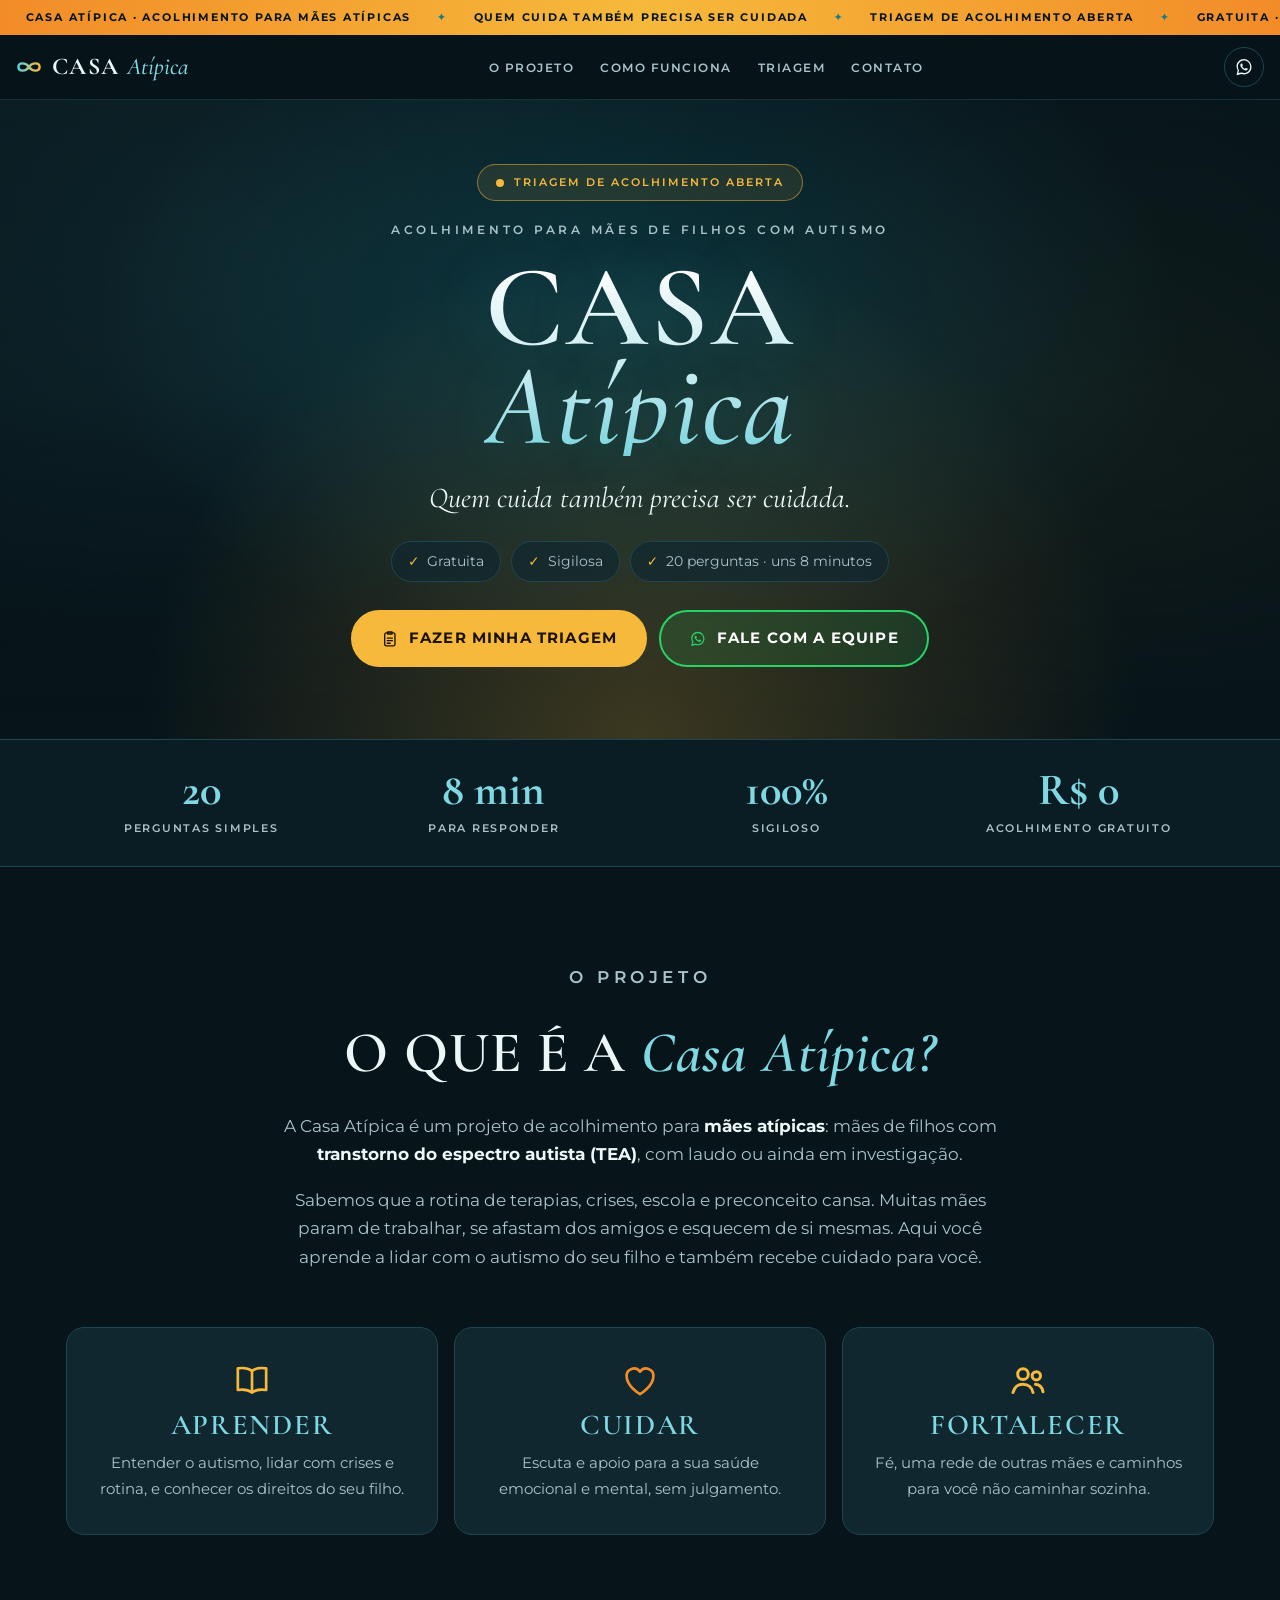
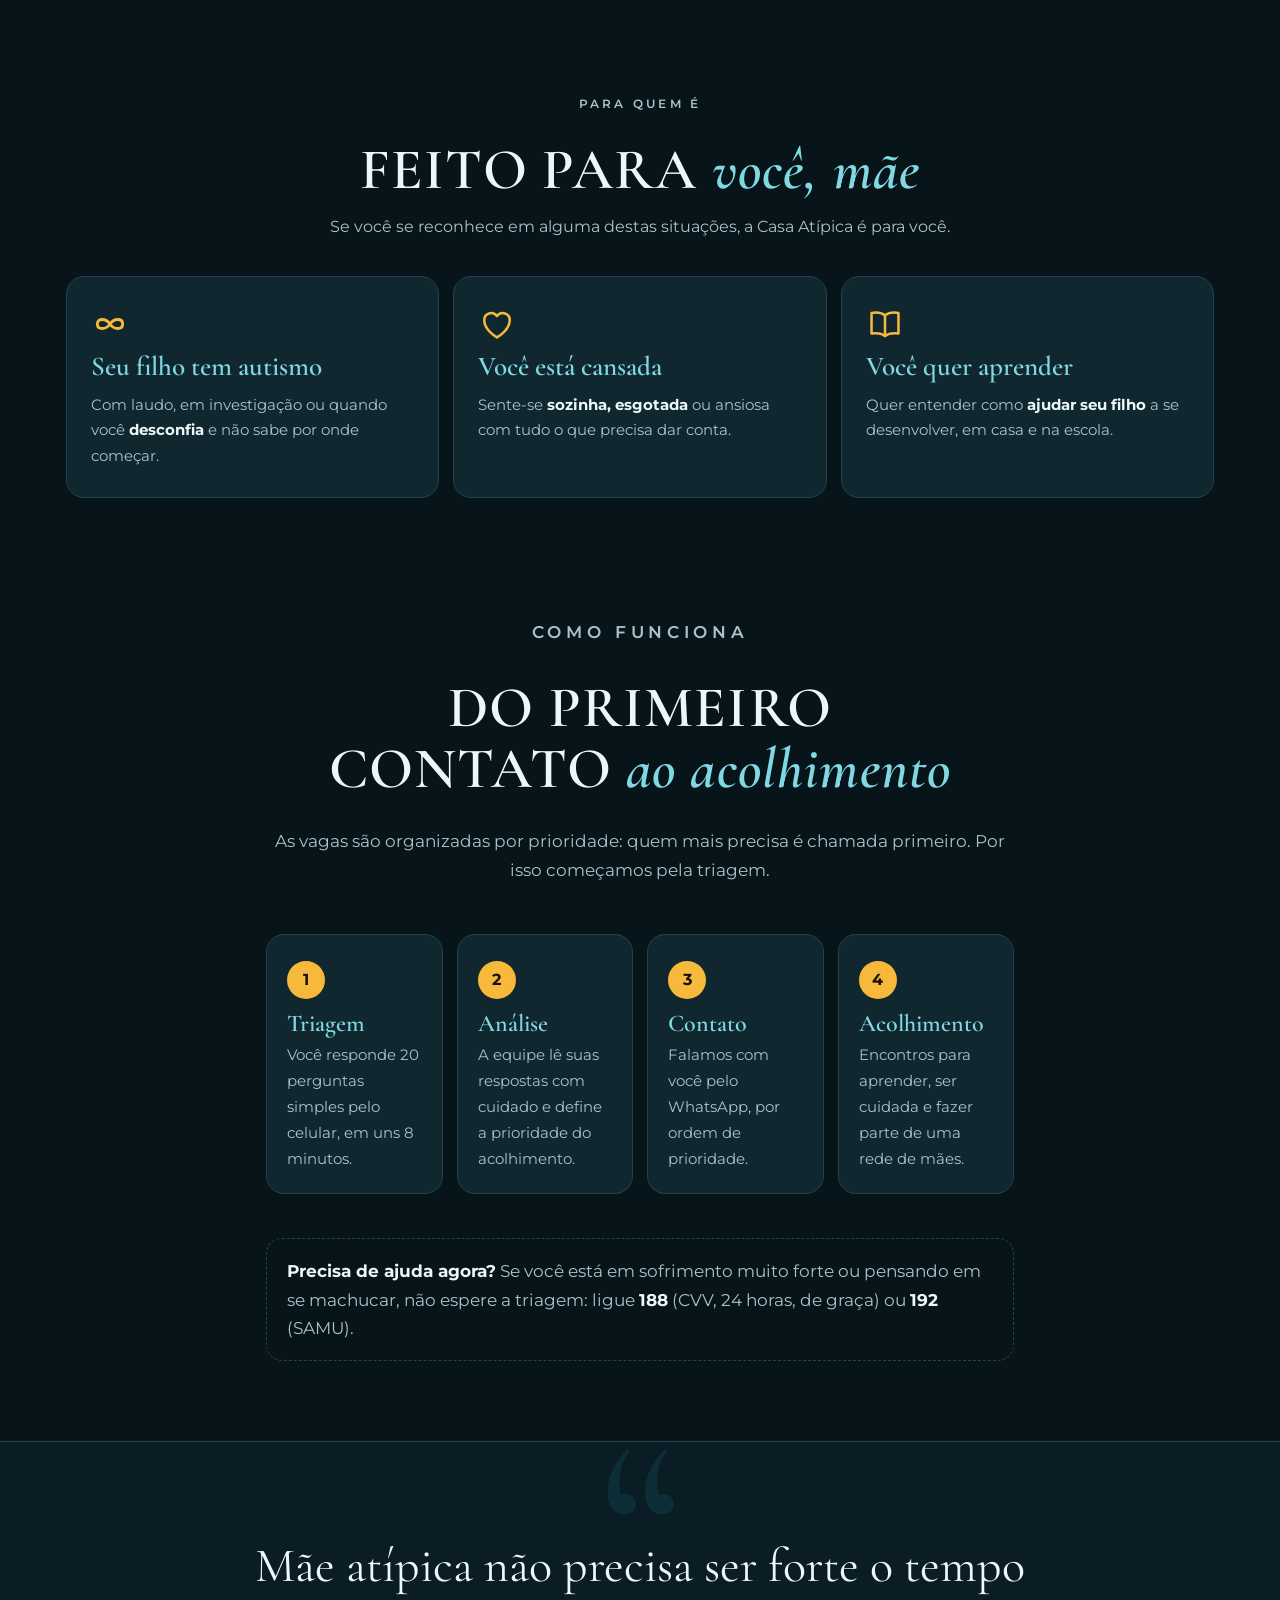
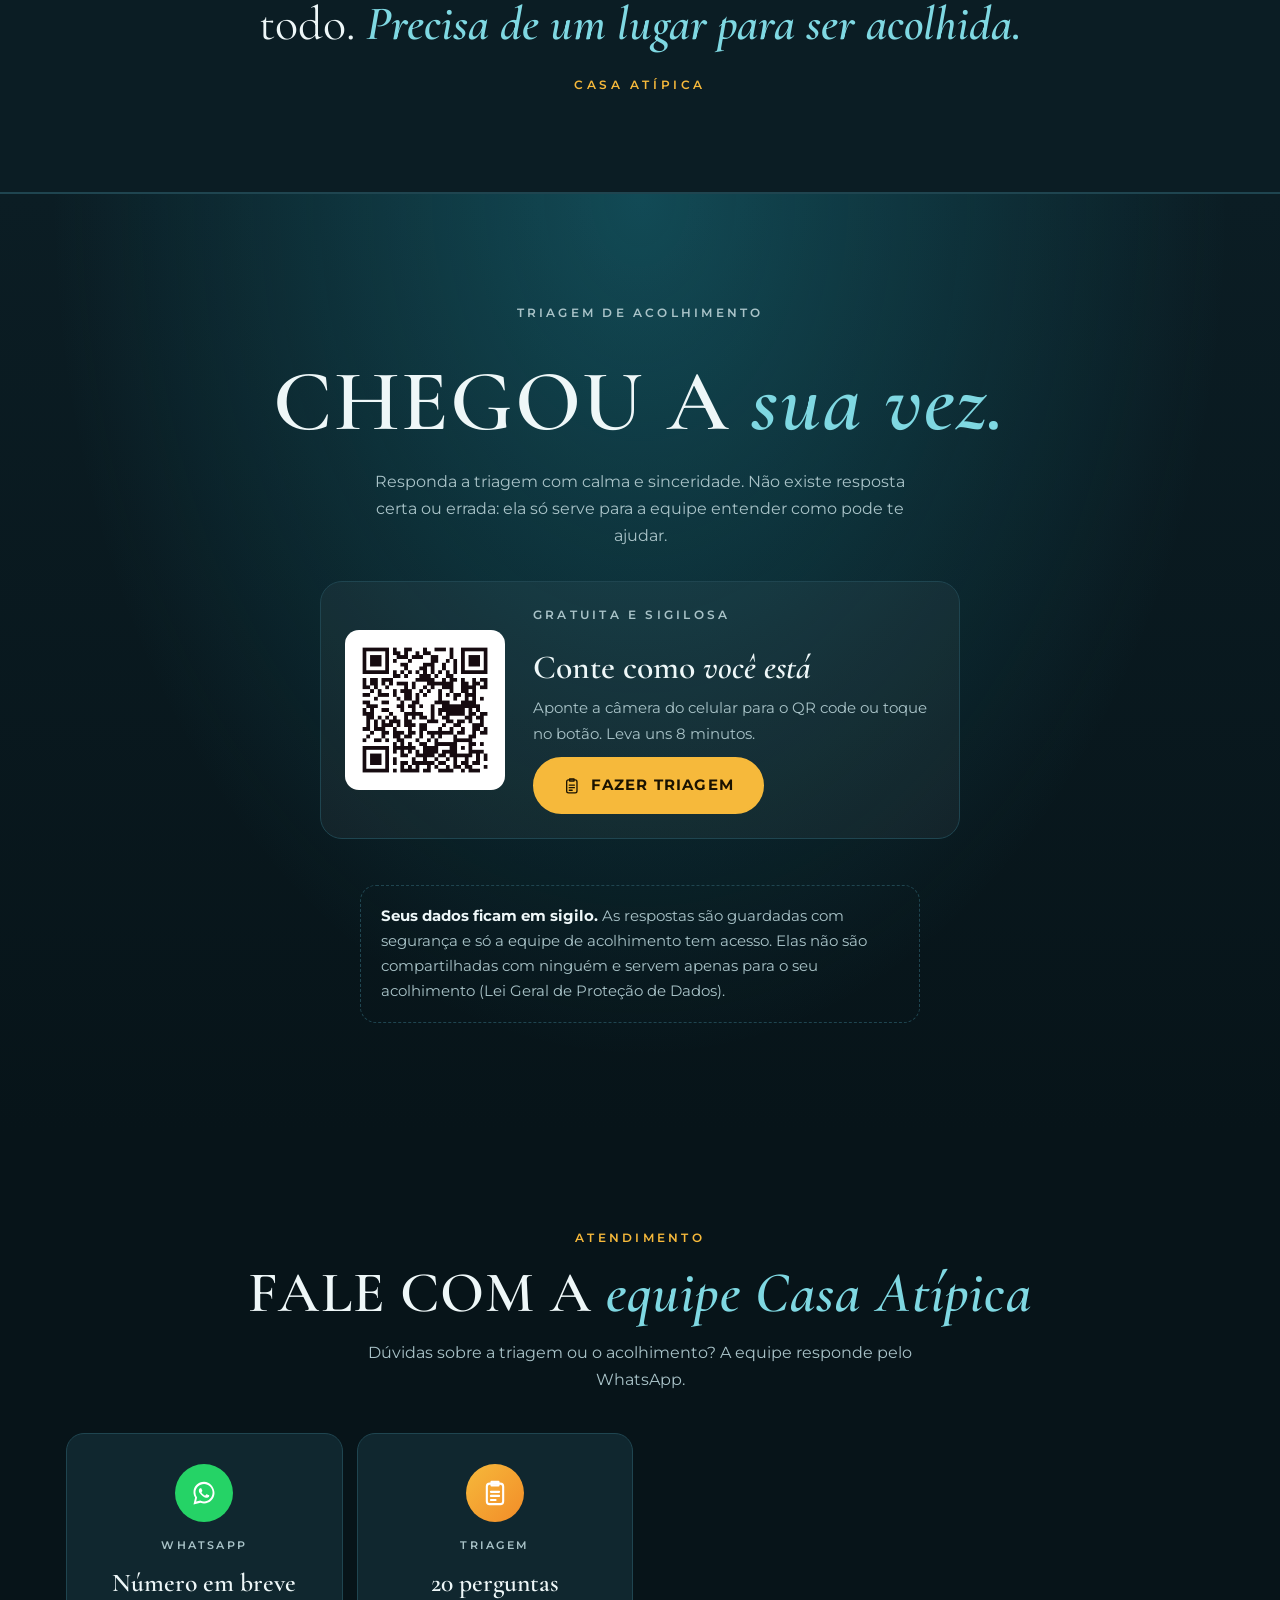
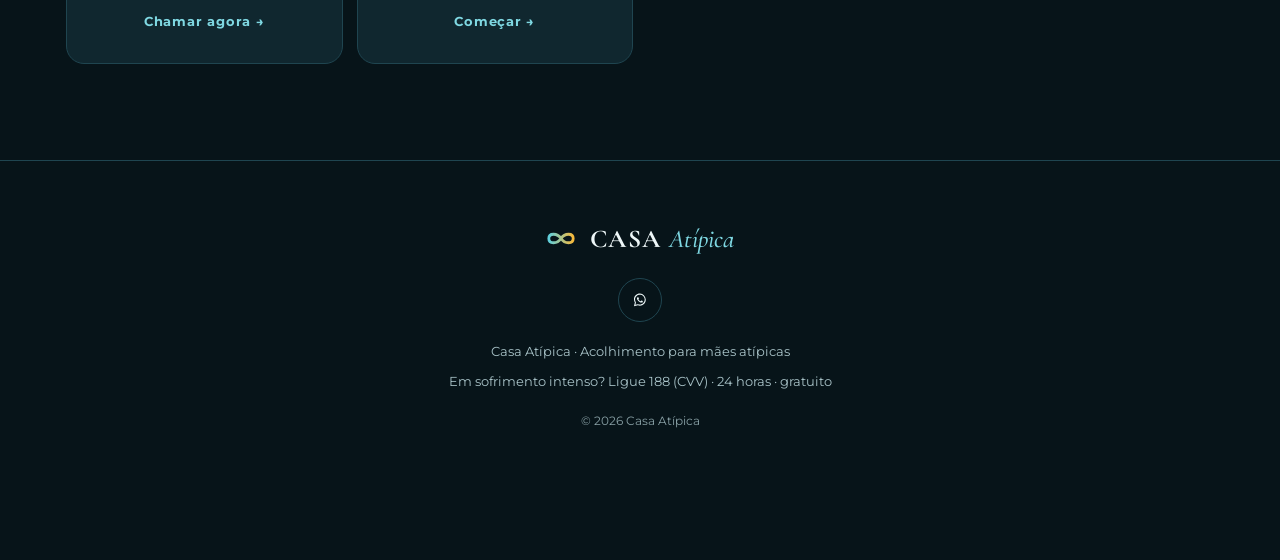
==== index.html @ 7410c432 "Página e triagem de acolhimento da Casa Atípica Página única no estilo Impacto Rosa, triagem de 20 p" ====
<!doctype html>
<html lang="pt-BR">
<head>
  <meta charset="utf-8">
  <meta name="viewport" content="width=device-width, initial-scale=1, viewport-fit=cover">
  <title>Casa Atípica · Acolhimento para mães atípicas</title>
  <meta name="claude:viewport-fit-sides" content="cover">
  <meta name="description" content="A Casa Atípica acolhe mães de filhos com autismo: aprender sobre o TEA, cuidar da saúde emocional e fortalecer a família. Faça a triagem de acolhimento: gratuita, sigilosa e com 20 perguntas.">
  <meta name="theme-color" content="#071419">
  <link rel="icon" href="favicon.ico" sizes="any">
  <link rel="icon" type="image/svg+xml" href="icons/favicon.svg">
  <link rel="icon" type="image/png" sizes="32x32" href="icons/favicon-32.png">
  <link rel="icon" type="image/png" sizes="192x192" href="icons/icon-192.png">
  <link rel="apple-touch-icon" href="icons/apple-touch-icon.png">
  <!-- Prévia do link no WhatsApp, Instagram e Facebook (https://ebarroso12.github.io/casaatipica/ é trocado pelo script de montagem) -->
  <meta property="og:type" content="website">
  <meta property="og:site_name" content="Casa Atípica">
  <meta property="og:title" content="Casa Atípica · Acolhimento para mães atípicas · Faça sua triagem">
  <meta property="og:description" content="Quem cuida também precisa ser cuidada. Triagem de acolhimento gratuita e sigilosa para mães de filhos com autismo.">
  <meta property="og:url" content="https://ebarroso12.github.io/casaatipica/">
  <meta property="og:image" content="https://ebarroso12.github.io/casaatipica/icons/og-image.jpg">
  <meta property="og:image:width" content="1200">
  <meta property="og:image:height" content="630">
  <meta property="og:locale" content="pt_BR">
  <meta name="twitter:card" content="summary_large_image">
  <link rel="preconnect" href="https://fonts.googleapis.com">
  <link rel="preconnect" href="https://fonts.gstatic.com" crossorigin>
  <link rel="stylesheet" href="https://fonts.googleapis.com/css2?family=Cormorant+Garamond:ital,wght@0,500;0,600;0,700;1,500&family=Montserrat:wght@400;500;600;700&display=swap">
  <style>
/* Casa Atípica · página única, visual escuro e cinematográfico (modelo Impacto Rosa),
   em azul-petróleo profundo com turquesa (o infinito da neurodiversidade) e amarelo
   girassol (o cordão de girassol das deficiências ocultas). Os nomes dos tokens
   (--rose, --amber…) ficaram do modelo para não reescrever o CSS inteiro. */
:root {
  color-scheme: dark;
  --bg: #071419;          /* azul-petróleo quase preto */
  --bg-2: #0b1d24;        /* faixas alternadas */
  --surface: #10272f;     /* cartões */
  --line: #1f4550;
  --rose: #7fd8e2;        /* turquesa principal (texto e destaques) */
  --rose-strong: #1f9fb2; /* botões */
  --rose-dark: #167b8a;
  --amber: #f6b93b;       /* girassol */
  --flame: #f28c28;       /* laranja do girassol */
  --text: #eef7f8;
  --muted: #a9c3c8;
  --wa: #25d366;
  --display: "Cormorant Garamond", Georgia, "Times New Roman", serif;
  --body: "Montserrat", system-ui, -apple-system, "Segoe UI", Roboto, sans-serif;
  --gutter-l: max(16px, env(safe-area-inset-left, 0px));
  --gutter-r: max(16px, env(safe-area-inset-right, 0px));
}

*, *::before, *::after { box-sizing: border-box; }
[hidden] { display: none !important; }
html { scroll-behavior: smooth; }
body {
  margin: 0; background: var(--bg); color: var(--text);
  font-family: var(--body); font-size: 16px; line-height: 1.7;
  -webkit-font-smoothing: antialiased; overflow-x: hidden;
}
/* height:auto mantém a proporção: sem isso a altura dos atributos width/height
   fica fixa e a imagem estica quando a tela é estreita. */
img { max-width: 100%; height: auto; display: block; }
a { color: var(--rose); }
:focus-visible { outline: 3px solid var(--amber); outline-offset: 3px; }
h1, h2, h3 { font-family: var(--display); font-weight: 600; line-height: 1.05; margin: 0; text-wrap: balance; }
h2 { font-size: clamp(2.2rem, 6vw, 3.6rem); text-transform: uppercase; letter-spacing: .02em; }
h2 em, h1 em { font-style: italic; color: var(--rose); text-transform: none; }
p { margin: 0; }
svg { width: 1.2em; height: 1.2em; flex: none; }

.skip-link { position: absolute; left: -9999px; top: 0; z-index: 2000; background: var(--amber); color: #000; padding: 8px 16px; }
.skip-link:focus { left: 16px; top: 16px; }

.wrap { width: 100%; max-width: 1180px; margin: 0 auto; padding-left: var(--gutter-l); padding-right: var(--gutter-r); }
.narrow { max-width: 780px; }
.label {
  display: block; margin-bottom: 14px; font-size: .72rem; font-weight: 600;
  letter-spacing: .28em; text-transform: uppercase; color: var(--amber);
}

/* Botões */
.btn {
  display: inline-flex; align-items: center; justify-content: center; gap: 10px;
  min-height: 52px; padding: 14px 28px; border-radius: 999px; border: 2px solid transparent;
  font-family: var(--body); font-weight: 700; font-size: .92rem; letter-spacing: .08em;
  text-transform: uppercase; text-decoration: none; cursor: pointer;
  transition: transform .2s, background-color .2s, box-shadow .2s, border-color .2s;
}
.btn:hover { transform: translateY(-2px); }
.btn-main { background: linear-gradient(135deg, var(--rose-strong), var(--rose-dark)); color: #fff; box-shadow: 0 10px 30px rgba(31, 159, 178, .35); }
.btn-main:hover { box-shadow: 0 14px 36px rgba(31, 159, 178, .5); }
.btn-wa { background: rgba(37, 211, 102, .12); border-color: var(--wa); color: #fff; }
.btn-wa svg { color: var(--wa); }
.btn-wa:hover { background: rgba(37, 211, 102, .22); }
.btn-ghost { border-color: var(--line); color: var(--text); background: transparent; }
.btn-ghost:hover { border-color: var(--rose); color: var(--rose); }
.btn-xl { min-height: 60px; padding: 18px 40px; font-size: 1rem; }

/* Faixa animada */
.ticker {
  background: linear-gradient(90deg, var(--flame), var(--amber) 50%, var(--flame));
  color: var(--bg); overflow: hidden; white-space: nowrap;
  font-size: .7rem; font-weight: 600; letter-spacing: .16em; text-transform: uppercase;
  padding-block: 8px;
}
.ticker-track { display: inline-flex; animation: ticker 40s linear infinite; }
.ticker-track span { padding: 0 1.6rem; }
.ticker-track span { font-weight: 700; }
.ticker-track i { font-style: normal; color: var(--rose-dark); }
@keyframes ticker { to { transform: translateX(-50%); } }

/* Navegação */
.nav {
  position: sticky; top: env(safe-area-inset-top, 0px); z-index: 50;
  display: flex; align-items: center; justify-content: space-between; gap: 16px;
  padding: 12px var(--gutter-r) 12px var(--gutter-l);
  background: rgba(7, 20, 25, .82); backdrop-filter: blur(12px); -webkit-backdrop-filter: blur(12px);
  border-bottom: 1px solid rgba(31, 69, 80, .6);
}
.nav-brand { display: inline-flex; align-items: center; gap: 10px; text-decoration: none; color: var(--text); }
.nav-brand img { width: 26px; height: auto; }
.nav-brand span { font-family: var(--display); font-size: 1.5rem; font-weight: 700; letter-spacing: .06em; text-transform: uppercase; line-height: 1; }
.nav-brand em { color: var(--rose); font-weight: 500; text-transform: none; letter-spacing: 0; }
.nav-links { display: none; list-style: none; margin: 0; padding: 0; gap: 26px; }
.nav-links a { color: var(--muted); text-decoration: none; font-size: .78rem; font-weight: 600; letter-spacing: .12em; text-transform: uppercase; }
.nav-links a:hover { color: var(--rose); }
@media (min-width: 960px) { .nav-links { display: flex; } }
.nav-ig { color: var(--text); display: grid; place-items: center; width: 40px; height: 40px; border-radius: 50%; border: 1px solid var(--line); }
.nav-ig:hover { color: var(--rose); border-color: var(--rose); }
.nav-ig svg { width: 20px; height: 20px; }

/* Hero */
.hero { position: relative; overflow: hidden; isolation: isolate; text-align: center; padding-block: 64px 72px; }
.hero-bg {
  position: absolute; inset: -6%; z-index: -2;
  background:
    radial-gradient(circle at 20% 25%, rgba(95, 208, 220, .28), transparent 40%),
    radial-gradient(circle at 80% 70%, rgba(246, 185, 59, .22), transparent 42%),
    linear-gradient(160deg, #0b2a33, #071419 70%);
  animation: kenburns 20s ease-out forwards;
}
.hero-shade {
  position: absolute; inset: 0; z-index: -1;
  background:
    radial-gradient(ellipse at 50% 35%, rgba(31, 159, 178, .22), transparent 60%),
    radial-gradient(ellipse at 50% 100%, rgba(246, 185, 59, .22), transparent 55%),
    linear-gradient(180deg, rgba(7, 20, 25, .78) 0%, rgba(7, 20, 25, .72) 45%, var(--bg) 100%);
}
@keyframes kenburns { from { transform: scale(1.12); } to { transform: scale(1); } }
.hero-content { max-width: 920px; margin: 0 auto; padding-left: var(--gutter-l); padding-right: var(--gutter-r); display: flex; flex-direction: column; align-items: center; gap: 18px; }
.hero-badge {
  display: inline-flex; align-items: center; gap: 10px; padding: 8px 18px; border-radius: 999px;
  border: 1px solid rgba(246, 185, 59, .5); background: rgba(246, 185, 59, .1); color: var(--amber);
  font-size: .7rem; font-weight: 600; letter-spacing: .18em; text-transform: uppercase;
}
.dot { width: 8px; height: 8px; border-radius: 50%; background: var(--amber); box-shadow: 0 0 0 0 rgba(246, 185, 59, .7); animation: pulse 2s infinite; }
@keyframes pulse { 70% { box-shadow: 0 0 0 10px rgba(246, 185, 59, 0); } 100% { box-shadow: 0 0 0 0 rgba(246, 185, 59, 0); } }
.hero-kicker { font-size: .78rem; font-weight: 600; letter-spacing: .3em; text-transform: uppercase; color: var(--muted); }
.hero-title {
  font-size: clamp(4.2rem, 17vw, 10rem); font-weight: 600; letter-spacing: .02em; text-transform: uppercase; line-height: .86;
  background: linear-gradient(180deg, #fff 10%, #c9eef2 60%, var(--rose) 100%);
  -webkit-background-clip: text; background-clip: text; color: transparent;
  text-shadow: 0 0 60px rgba(31, 159, 178, .25);
}
.hero-title span { display: block; font-style: italic; text-transform: none; font-weight: 500; }
.hero-tagline { font-family: var(--display); font-style: italic; font-size: clamp(1.25rem, 3.4vw, 1.8rem); color: var(--text); max-width: 640px; }
.hero-date { display: flex; align-items: center; gap: clamp(14px, 4vw, 34px); margin-top: 6px; }
.hero-date div { display: flex; flex-direction: column; align-items: center; }
.hero-date strong { font-family: var(--display); font-size: clamp(2.4rem, 7vw, 3.4rem); line-height: 1; color: var(--rose); font-weight: 700; }
.hero-date span { font-size: .66rem; font-weight: 600; letter-spacing: .22em; text-transform: uppercase; color: var(--muted); }
.hero-date i { font-style: normal; color: var(--amber); font-size: 1.6rem; }
.hero-local { display: inline-flex; align-items: center; gap: 8px; font-size: .82rem; color: var(--muted); letter-spacing: .04em; }
.hero-local svg { color: var(--amber); }

.countdown { display: flex; flex-direction: column; align-items: center; gap: 10px; margin-top: 8px; }
.cd-label { font-size: .7rem; font-weight: 600; letter-spacing: .26em; text-transform: uppercase; color: var(--amber); }
.cd-row { display: flex; align-items: flex-start; gap: clamp(4px, 1.5vw, 12px); }
.cd-box {
  display: flex; flex-direction: column; align-items: center; min-width: clamp(64px, 18vw, 92px);
  padding: 12px 6px 10px; border-radius: 14px;
  background: rgba(16, 39, 47, .78); border: 1px solid rgba(246, 185, 59, .35);
  box-shadow: inset 0 -12px 24px -16px rgba(246, 185, 59, .55);
}
.cd-num {
  font-family: var(--display); font-size: clamp(2.2rem, 8vw, 3.2rem); font-weight: 700; line-height: 1; font-variant-numeric: tabular-nums;
  background: linear-gradient(180deg, #ffd27a, var(--amber) 45%, var(--flame)); -webkit-background-clip: text; background-clip: text; color: transparent;
}
.cd-unit { font-size: .6rem; font-weight: 600; letter-spacing: .2em; text-transform: uppercase; color: var(--muted); margin-top: 6px; }
.cd-sep { font-family: var(--display); font-size: 2.2rem; color: var(--flame); padding-top: 10px; }
.hero-ctas { display: flex; flex-wrap: wrap; justify-content: center; gap: 12px; margin-top: 10px; }

/* Faixa de números */
.strip { background: var(--bg-2); border-block: 1px solid var(--line); }
.strip-list {
  list-style: none; margin: 0 auto; max-width: 1180px; padding: 28px var(--gutter-r) 28px var(--gutter-l);
  display: grid; grid-template-columns: repeat(2, 1fr); gap: 22px;
}
@media (min-width: 760px) { .strip-list { grid-template-columns: repeat(4, 1fr); } }
.strip-list li { display: flex; flex-direction: column; align-items: center; text-align: center; }
.strip-list strong { font-family: var(--display); font-size: clamp(2rem, 5vw, 2.8rem); color: var(--rose); line-height: 1; }
.strip-list span { font-size: .68rem; font-weight: 600; letter-spacing: .16em; text-transform: uppercase; color: var(--muted); margin-top: 6px; }

/* O movimento */
.about { padding-block: 96px 80px; }
.about .narrow { text-align: center; display: flex; flex-direction: column; gap: 18px; }
.about h2 { margin-bottom: 10px; }
.about p { color: var(--muted); font-size: 1.04rem; }
.about strong { color: var(--text); }
.pillars { list-style: none; margin-top: 56px; display: grid; gap: 16px; grid-template-columns: 1fr; }
@media (min-width: 760px) { .pillars { grid-template-columns: repeat(3, 1fr); } }
.pillars li {
  background: var(--surface); border: 1px solid var(--line); border-radius: 18px; padding: 32px 26px;
  text-align: center; display: flex; flex-direction: column; align-items: center; gap: 10px;
}
.pillars svg { width: 40px; height: 40px; color: var(--amber); }
.pillars li:nth-child(2) svg { color: var(--flame); } /* Adoração: a chama */
.pillars h3 { font-size: 1.8rem; color: var(--rose); text-transform: uppercase; letter-spacing: .06em; }
.pillars p { color: var(--muted); font-size: .95rem; }

/* No próximo encontro */
.next { padding-block: 80px 24px; }
.next-head { text-align: center; display: flex; flex-direction: column; align-items: center; gap: 12px; margin-bottom: 36px; }
.next-head p { color: var(--muted); max-width: 620px; }
.next-list { list-style: none; margin: 0; padding: 0; display: grid; gap: 14px; grid-template-columns: 1fr; }
@media (min-width: 760px) { .next-list { grid-template-columns: repeat(3, 1fr); } }
.next-list li {
  background: var(--surface); border: 1px solid var(--line); border-radius: 18px; padding: 28px 24px;
  display: flex; flex-direction: column; gap: 10px; align-items: flex-start;
}
.next-list svg { width: 38px; height: 38px; color: var(--amber); }
.next-list h3 { font-size: 1.7rem; color: var(--rose); }
.next-list p { color: var(--muted); font-size: .95rem; }
.next-list strong { color: var(--text); }

/* Cadastro (pop-up) */
.lead-open {
  display: inline-flex; align-items: center; gap: 8px; margin-top: 2px; padding: 8px 4px;
  background: none; border: 0; color: var(--rose); font: inherit; font-size: .85rem; font-weight: 600;
  text-decoration: underline; text-underline-offset: 4px; cursor: pointer;
}
.lead-open svg { color: var(--amber); }
.lead {
  position: fixed; inset: 0; z-index: 2500; display: flex; align-items: center; justify-content: center;
  background: rgba(4, 10, 13, .82); backdrop-filter: blur(6px); -webkit-backdrop-filter: blur(6px);
  padding: max(16px, env(safe-area-inset-top, 0px)) max(16px, env(safe-area-inset-right, 0px)) max(16px, env(safe-area-inset-bottom, 0px)) max(16px, env(safe-area-inset-left, 0px));
  overflow-y: auto; animation: lead-in .35s ease;
}
@keyframes lead-in { from { opacity: 0; } }
.lead-card {
  position: relative; width: 100%; max-width: 460px; max-height: 100%; overflow-y: auto; margin: auto;
  background: linear-gradient(180deg, #10272f, var(--bg)); border: 1px solid var(--line); border-radius: 22px;
  padding: 30px clamp(20px, 5vw, 32px) 26px; box-shadow: 0 30px 80px rgba(0, 0, 0, .6);
}
.lead-close {
  position: absolute; top: 10px; right: 10px; width: 44px; height: 44px; border-radius: 50%;
  border: 1px solid var(--line); background: rgba(7, 20, 25, .7); color: var(--text); font-size: 1.6rem; line-height: 1; cursor: pointer;
}
.lead-close:hover { color: var(--rose); border-color: var(--rose); }
.lead-form, .lead-ok { display: flex; flex-direction: column; gap: 8px; }
.lead-ok { align-items: center; text-align: center; gap: 12px; }
.lead-ok .btn { width: 100%; }
.lead-logo { width: 32px; height: auto; }
.lead-card .label { margin: 4px 0 0; }
.lead-card h2 { font-size: clamp(1.9rem, 6vw, 2.4rem); }
.lead-ok h2:focus { outline: none; }
.lead-sub { color: var(--muted); font-size: .92rem; margin-bottom: 6px; }
.lead-form label { font-size: .72rem; font-weight: 600; letter-spacing: .14em; text-transform: uppercase; color: var(--muted); margin-top: 6px; }
.lead-form input[type="text"], .lead-form input[type="tel"], .lead-form input[type="email"] {
  width: 100%; min-height: 48px; padding: 12px 14px; border-radius: 12px; border: 1px solid var(--line);
  background: rgba(7, 20, 25, .8); color: var(--text); font: inherit; font-size: 16px;
}
.lead-form input::placeholder { color: #6f8f96; }
.lead-form input:focus { outline: none; border-color: var(--rose); box-shadow: 0 0 0 3px rgba(127, 216, 226, .25); }
.lead-form input[aria-invalid="true"] { border-color: #ff6b81; }
.lead-at { position: relative; }
.lead-at span { position: absolute; left: 14px; top: 50%; transform: translateY(-50%); color: var(--muted); }
.lead-at input { padding-left: 32px !important; }
.lead-hp { position: absolute; left: -9999px; width: 1px; height: 1px; overflow: hidden; }
.lead-form .lead-check {
  display: flex; gap: 10px; align-items: flex-start; margin-top: 10px; cursor: pointer;
  font-size: .82rem; font-weight: 400; letter-spacing: 0; text-transform: none; color: var(--muted);
}
.lead-check input { width: 20px; height: 20px; flex: none; margin-top: 2px; accent-color: var(--rose-strong); }
.lead-error { color: #ff9aa9; font-size: .85rem; }
.lead-submit, .lead-fallback { width: 100%; margin-top: 8px; }
.lead-submit[disabled] { opacity: .7; cursor: wait; }
.lead-later { background: none; border: 0; color: var(--muted); font: inherit; font-size: .85rem; text-decoration: underline; cursor: pointer; padding: 8px; }
a.lead-later { text-align: center; color: var(--rose); }

/* Pilates com Karen Dantes */
.pilates {
  display: grid; gap: 28px; align-items: center; grid-template-columns: 1fr; margin-bottom: 16px;
  background: var(--surface); border: 1px solid var(--line); border-radius: 22px; padding: clamp(20px, 3vw, 32px);
}
@media (min-width: 760px) { .pilates { grid-template-columns: 300px 1fr; gap: 40px; } }
.pilates-photo { margin: 0; max-width: 300px; width: 100%; justify-self: center; }
.pilates-photo img { width: 100%; aspect-ratio: 3 / 4; object-fit: cover; object-position: center 20%; border-radius: 16px; }
.pilates-text { display: flex; flex-direction: column; gap: 12px; min-width: 0; }
.pilates-text h3 { font-size: clamp(2rem, 5vw, 2.8rem); text-transform: uppercase; letter-spacing: .02em; }
.pilates-text h3 em { color: var(--rose); text-transform: none; }
.pilates-text p { color: var(--muted); }
.pilates-text strong { color: var(--text); }
.swatches { list-style: none; margin: 0; padding: 0; display: flex; gap: 8px; }
.swatches li { width: 34px; height: 34px; border-radius: 50%; background: var(--c); border: 2px solid rgba(255, 255, 255, .25); padding: 0; }

/* Adicionar à agenda */
.agenda { display: flex; flex-wrap: wrap; align-items: center; justify-content: center; gap: 6px 14px; font-size: .82rem; color: var(--muted); }
.agenda svg { color: var(--amber); }
.agenda a { color: var(--text); font-weight: 600; text-underline-offset: 3px; }
.agenda a:hover { color: var(--amber); }

/* Galeria */
.gallery-section { padding-block: 40px 96px; }
.gallery-section .wrap:first-child { text-align: center; margin-bottom: 36px; }
.hint { color: var(--muted); font-size: .85rem; margin-top: 12px; }
.mosaic { display: grid; gap: 8px; grid-template-columns: 1fr; grid-auto-rows: 280px; }
@media (min-width: 640px) {
  .mosaic { grid-template-columns: repeat(2, 1fr); grid-auto-rows: 260px; }
  .t-a { grid-column: 1 / -1; }
}
@media (min-width: 960px) {
  .mosaic { grid-template-columns: repeat(12, 1fr); grid-template-rows: 420px 300px 360px; grid-auto-rows: auto; }
  .t-a { grid-column: 1 / 8; grid-row: 1; }
  .t-b { grid-column: 8 / 13; grid-row: 1 / 3; }
  .t-c { grid-column: 1 / 5; grid-row: 2; }
  .t-d { grid-column: 5 / 8; grid-row: 2; }
  .t-e { grid-column: 1 / 7; grid-row: 3; }
  .t-f { grid-column: 7 / 13; grid-row: 3; }
}
.tile {
  position: relative; overflow: hidden; border: 0; padding: 0; margin: 0; cursor: zoom-in;
  border-radius: 14px; background: var(--surface); color: inherit; font: inherit; min-width: 0;
}
.tile img {
  width: 100%; height: 100%; object-fit: cover;
  transform: scale(1.08); filter: brightness(.7) saturate(.9);
  transition: transform 1.1s cubic-bezier(.2, .7, .2, 1), filter 1.1s ease;
}
.tile.is-in img { transform: scale(1); filter: none; }
.tile:hover img, .tile:focus-visible img { transform: scale(1.05); }
.tile-cap {
  position: absolute; left: 0; right: 0; bottom: 0; padding: 40px 18px 14px; text-align: left;
  background: linear-gradient(to top, rgba(7, 20, 25, .9), transparent);
  font-size: .7rem; font-weight: 600; letter-spacing: .26em; text-transform: uppercase; color: var(--amber);
}

/* Visualizador de fotos */
.lightbox {
  position: fixed; inset: 0; z-index: 3000; display: flex; align-items: center; justify-content: center;
  background: rgba(4, 10, 13, .94);
  padding: max(16px, env(safe-area-inset-top, 0px)) max(16px, env(safe-area-inset-right, 0px)) max(16px, env(safe-area-inset-bottom, 0px)) max(16px, env(safe-area-inset-left, 0px));
}
.lb-figure { margin: 0; max-width: min(1100px, 100%); display: flex; flex-direction: column; align-items: center; gap: 12px; }
.lb-figure img { max-height: 80vh; width: auto; border-radius: 10px; box-shadow: 0 20px 60px rgba(0, 0, 0, .6); animation: lb-in .35s ease; }
@keyframes lb-in { from { opacity: 0; transform: scale(.96); } }
.lb-figure figcaption { font-size: .75rem; font-weight: 600; letter-spacing: .24em; text-transform: uppercase; color: var(--amber); }
.lb-close, .lb-nav {
  position: absolute; display: grid; place-items: center; width: 48px; height: 48px; border-radius: 50%;
  background: rgba(16, 39, 47, .9); border: 1px solid var(--line); color: #fff; font-size: 1.8rem; line-height: 1; cursor: pointer;
}
.lb-close { top: max(16px, env(safe-area-inset-top, 0px)); right: max(16px, env(safe-area-inset-right, 0px)); }
.lb-prev { left: max(10px, env(safe-area-inset-left, 0px)); }
.lb-next { right: max(10px, env(safe-area-inset-right, 0px)); }
.lb-close:hover, .lb-nav:hover { border-color: var(--rose); color: var(--rose); }

/* Frase */
.quote { position: relative; background: var(--bg-2); border-block: 1px solid var(--line); text-align: center; padding: 96px var(--gutter-r) 96px var(--gutter-l); overflow: hidden; }
.quote-mark { position: absolute; top: -40px; left: 50%; transform: translateX(-50%); font-family: var(--display); font-size: 16rem; line-height: 1; color: rgba(31, 159, 178, .14); pointer-events: none; }
.quote blockquote { position: relative; margin: 0 auto; max-width: 880px; }
.quote p { font-family: var(--display); font-size: clamp(1.8rem, 4.6vw, 3rem); line-height: 1.2; text-wrap: balance; }
.quote strong { color: var(--rose); font-weight: 600; font-style: italic; }
.quote footer { margin-top: 22px; font-size: .74rem; font-weight: 600; letter-spacing: .3em; text-transform: uppercase; color: var(--amber); }

.quote-arte figure { margin: 0 auto; max-width: 420px; }
.quote-arte img { width: 100%; border-radius: 20px; box-shadow: 0 24px 60px rgba(0, 0, 0, .5); }

/* Âncoras do menu: o título não fica escondido atrás do cabeçalho fixo */
[id] { scroll-margin-top: 84px; }

/* Wânia */
.wania { padding-block: 96px; }
.wania-grid { display: grid; gap: 40px; align-items: center; grid-template-columns: 1fr; }
@media (min-width: 900px) { .wania-grid { grid-template-columns: 5fr 7fr; gap: 64px; } }
.wania-photo { margin: 0; justify-self: center; max-width: 440px; width: 100%; }
.wania-photo img { width: 100%; aspect-ratio: 4 / 5; object-fit: cover; object-position: center 10%; border-radius: 20px; box-shadow: 0 30px 60px rgba(0, 0, 0, .5); }
.wania-grid > div { display: flex; flex-direction: column; gap: 16px; align-items: flex-start; min-width: 0; }
.wania p { color: var(--muted); }
.wania strong { color: var(--text); }
.mini-quote { margin: 6px 0 8px; padding-left: 18px; border-left: 2px solid var(--rose); }
.mini-quote p { font-family: var(--display); font-style: italic; font-size: 1.5rem; line-height: 1.3; color: var(--text); }
.chamado p { font-size: clamp(1.6rem, 3.6vw, 2.1rem); }
.chamado strong { color: var(--rose); font-weight: 600; }
.chamado footer { margin-top: 10px; font-size: .7rem; letter-spacing: .22em; text-transform: uppercase; color: var(--amber); }
.wania-panfleto { max-width: 380px; }
.wania-panfleto img { aspect-ratio: 9 / 16; object-position: center; }
.wania-links { display: flex; flex-wrap: wrap; gap: 10px; }

/* Visão de Águia */
.eagle { background: var(--bg-2); border-block: 1px solid var(--line); padding-block: 88px; }
.eagle-grid { display: grid; gap: 40px; align-items: center; grid-template-columns: 1fr; }
@media (min-width: 900px) { .eagle-grid { grid-template-columns: 1fr 1fr; gap: 64px; } }
.eagle-img { width: 100%; height: auto; aspect-ratio: 1 / 1; object-fit: cover; max-width: 460px; justify-self: center; border-radius: 20px; box-shadow: 0 24px 60px rgba(0, 0, 0, .45); }
.eagle-grid > div { display: flex; flex-direction: column; gap: 16px; min-width: 0; }
.eagle p { color: var(--muted); }

/* Local */
.local { padding-block: 96px; }
.local-grid { display: grid; gap: 28px; grid-template-columns: 1fr; }
@media (min-width: 960px) { .local-grid { grid-template-columns: 7fr 5fr; gap: 40px; } }
.local-card {
  display: grid; gap: 24px; align-items: center; grid-template-columns: 1fr;
  background: var(--surface); border: 1px solid var(--line);
  border-radius: 22px; padding: clamp(24px, 4vw, 40px);
}
@media (min-width: 640px) { .local-card { grid-template-columns: 180px 1fr; } }
.local-logo { width: 180px; height: 180px; border-radius: 50%; object-fit: cover; justify-self: center; }
.local-card > div { display: flex; flex-direction: column; gap: 14px; min-width: 0; }
.local-card h2 em { color: var(--amber); }
.local-card address { font-style: normal; font-size: 1.05rem; color: var(--text); }
.local-actions { display: flex; flex-wrap: wrap; gap: 10px; margin-top: 6px; }
.local-info { display: flex; flex-direction: column; gap: 18px; color: var(--muted); }
.facts { list-style: none; margin: 0; padding: 0; display: grid; grid-template-columns: repeat(3, 1fr); gap: 10px; }
.facts li { background: var(--surface); border: 1px solid var(--line); border-radius: 14px; padding: 14px 8px; text-align: center; display: flex; flex-direction: column; }
.facts strong { font-family: var(--display); font-size: clamp(1.35rem, 5.5vw, 1.7rem); color: var(--amber); line-height: 1; white-space: nowrap; }
.facts span { font-size: .62rem; letter-spacing: .16em; text-transform: uppercase; margin-top: 6px; }
.cultos strong { color: var(--text); }
.links { list-style: none; margin: 0; padding: 0; display: flex; flex-direction: column; gap: 10px; }
.links a { display: inline-flex; align-items: center; gap: 10px; color: var(--text); text-decoration: none; font-weight: 600; }
.links a:hover { color: var(--rose); }
.links svg { color: var(--amber); }

/* Chamada final */
.cta-block {
  position: relative; text-align: center; padding-block: 110px; overflow: hidden;
  background:
    radial-gradient(ellipse at 50% 0%, rgba(31, 159, 178, .35), transparent 65%),
    linear-gradient(180deg, var(--bg-2), var(--bg));
  border-top: 1px solid var(--line);
}
.cta-block .narrow { display: flex; flex-direction: column; align-items: center; gap: 20px; }
.cta-block h2 { font-size: clamp(3rem, 10vw, 5.4rem); }
.cta-block p { color: var(--muted); max-width: 560px; }

/* Contato */
.contact { padding-block: 96px; }
.contact .wrap > h2, .contact .label, .contact-sub { text-align: center; }
.contact-sub { color: var(--muted); max-width: 620px; margin: 16px auto 40px; }
.contact-grid { display: grid; gap: 14px; grid-template-columns: 1fr; }
@media (min-width: 640px) { .contact-grid { grid-template-columns: repeat(2, 1fr); } }
@media (min-width: 1040px) { .contact-grid { grid-template-columns: repeat(4, 1fr); } }
.contact-card {
  display: flex; flex-direction: column; align-items: center; gap: 6px; text-align: center; text-decoration: none;
  background: var(--surface); border: 1px solid var(--line); border-radius: 18px; padding: 30px 20px; color: var(--text);
  transition: transform .2s, border-color .2s;
}
.contact-card:hover { transform: translateY(-4px); border-color: var(--rose); }
.c-ico { width: 58px; height: 58px; border-radius: 50%; display: grid; place-items: center; margin-bottom: 8px; color: #fff; }
.c-ico svg { width: 28px; height: 28px; }
.c-wa { background: var(--wa); }
.c-ig { background: linear-gradient(45deg, #f09433, #dc2743, #bc1888); }
.c-pin { background: linear-gradient(135deg, var(--amber), var(--flame)); }
.c-t { font-size: .7rem; font-weight: 600; letter-spacing: .2em; text-transform: uppercase; color: var(--muted); }
.c-v { font-family: var(--display); font-size: 1.6rem; font-weight: 600; }
.c-go { font-size: .8rem; font-weight: 700; color: var(--rose); letter-spacing: .06em; }

/* Rodapé */
.footer {
  border-top: 1px solid var(--line); text-align: center; color: var(--muted); font-size: .82rem;
  padding: 56px var(--gutter-r) calc(110px + env(safe-area-inset-bottom, 0px)) var(--gutter-l);
  display: flex; flex-direction: column; align-items: center; gap: 8px;
}
.footer-logos { display: flex; align-items: center; gap: 14px; margin-bottom: 10px; }
.footer-logos img { width: 30px; height: auto; }
.footer-name { font-family: var(--display); font-size: 1.6rem; font-weight: 700; text-transform: uppercase; letter-spacing: .06em; color: var(--text); }
.footer-name em { color: var(--rose); font-weight: 500; text-transform: none; letter-spacing: 0; }
.footer-div { width: 1px; height: 40px; background: var(--line); }
.footer-logos .footer-flame { width: 48px; height: 48px; border-radius: 50%; object-fit: cover; }
.footer-social { display: flex; gap: 12px; margin-bottom: 10px; }
.footer-social a { width: 44px; height: 44px; border-radius: 50%; border: 1px solid var(--line); display: grid; place-items: center; color: var(--text); }
.footer-social a:hover { color: var(--rose); border-color: var(--rose); }
.footer-copy { margin-top: 10px; font-size: .74rem; opacity: .8; }

/* Botão flutuante WhatsApp 24h */
.float {
  position: fixed; z-index: 900; display: flex; align-items: center; gap: 12px;
  right: calc(20px + env(safe-area-inset-right, 0px));
  bottom: calc(20px + env(safe-area-inset-bottom, 0px));
  transition: opacity .25s, transform .25s, visibility .25s;
}
.float.is-hidden { opacity: 0; visibility: hidden; transform: translateY(16px); }
.float-label {
  display: none; padding: 8px 14px; border-radius: 999px; background: rgba(7, 20, 25, .92); border: 1px solid var(--line);
  font-size: .72rem; font-weight: 600; letter-spacing: .08em; color: var(--text); white-space: nowrap;
}
@media (min-width: 960px) { .float-label { display: block; } }
.float-wa {
  position: relative; width: 60px; height: 60px; border-radius: 50%; display: grid; place-items: center;
  background: var(--wa); color: #fff; box-shadow: 0 6px 24px rgba(37, 211, 102, .45);
  animation: wa-pulse 2.6s ease-out infinite;
}
.float-wa svg { width: 30px; height: 30px; }
.float-badge {
  position: absolute; top: -4px; right: -6px; padding: 2px 6px; border-radius: 10px;
  background: #fff; color: #0f7a4a; font-size: .62rem; font-weight: 800; letter-spacing: .02em;
  box-shadow: 0 2px 6px rgba(0, 0, 0, .35);
}
@keyframes wa-pulse {
  0% { box-shadow: 0 0 0 0 rgba(37, 211, 102, .5), 0 6px 24px rgba(37, 211, 102, .45); }
  70% { box-shadow: 0 0 0 16px rgba(37, 211, 102, 0), 0 6px 24px rgba(37, 211, 102, .45); }
  100% { box-shadow: 0 0 0 0 rgba(37, 211, 102, 0), 0 6px 24px rgba(37, 211, 102, .45); }
}
@media (max-width: 640px) {
  .float { right: calc(14px + env(safe-area-inset-right, 0px)); bottom: calc(14px + env(safe-area-inset-bottom, 0px)); }
  .float-wa { width: 54px; height: 54px; }
  .hero-ctas .btn, .local-actions .btn { width: 100%; }
  .hero-ctas, .local-actions { width: 100%; }
  .about, .wania, .local, .contact { padding-block: 72px; }
  .quote, .eagle { padding-block: 72px; }
}

@media (prefers-reduced-motion: reduce) {
  html { scroll-behavior: auto; }
  *, *::before, *::after { animation: none !important; transition: none !important; }
  .tile img { transform: none; filter: none; }
}

/* Ficha de inscrição: botão e cartão com QR */
.btn-ficha { border-color: var(--amber); color: #fff; background: rgba(246, 185, 59, .1); }
.btn-ficha svg { color: var(--amber); }
.btn-ficha:hover { background: rgba(246, 185, 59, .2); }
.ficha-card {
  display: flex; align-items: center; gap: 28px; margin-top: 12px; padding: 24px; width: 100%; max-width: 640px;
  border: 1px solid var(--line); border-radius: 22px; background: rgba(255, 255, 255, .04); text-align: left;
}
.ficha-qr { flex: none; width: 160px; height: auto; padding: 10px; border-radius: 14px; background: #fff; }
.ficha-info { display: flex; flex-direction: column; align-items: flex-start; gap: 10px; }
.ficha-info h3 { font-size: clamp(1.6rem, 5vw, 2.1rem); }
.cta-block .ficha-info p:not(.label) { font-size: .95rem; }
@media (max-width: 560px) {
  .ficha-card { flex-direction: column; text-align: center; }
  .ficha-info { align-items: center; }
  .ficha-info .btn { width: 100%; }
}

/* ---------- Casa Atípica: ajustes ---------- */
.hero-title { font-size: clamp(3rem, 12vw, 7.2rem); }
.hero-status { display: flex; flex-wrap: wrap; justify-content: center; gap: 10px; }
.hero-status span {
  display: inline-flex; align-items: center; gap: 8px; padding: 8px 16px; border-radius: 999px;
  border: 1px solid var(--line); background: rgba(16, 39, 47, .7); font-size: .85rem; color: var(--muted);
}
.hero-status strong { color: var(--amber); }
.btn-triagem { background: var(--amber); color: #1a1200; border-color: var(--amber); }
.btn-triagem:hover { background: #ffd27a; transform: translateY(-2px); }
.passos { list-style: none; margin: 32px 0 0; padding: 0; display: grid; gap: 14px; grid-template-columns: 1fr; counter-reset: passo; }
@media (min-width: 760px) { .passos { grid-template-columns: repeat(4, 1fr); } }
.passos li {
  counter-increment: passo; position: relative; padding: 26px 20px 22px; border-radius: 18px;
  background: var(--surface); border: 1px solid var(--line); text-align: left;
}
.passos li::before {
  content: counter(passo); display: grid; place-items: center; width: 38px; height: 38px; border-radius: 50%;
  background: var(--amber); color: #1a1200; font-weight: 700; margin-bottom: 12px;
}
.passos h3 { font-size: 1.5rem; color: var(--rose); margin-bottom: 6px; }
.passos p { color: var(--muted); font-size: .95rem; }
.sigilo { margin-top: 26px; padding: 18px 20px; border-radius: 16px; border: 1px dashed var(--line); color: var(--muted); font-size: .92rem; text-align: left; }
.sigilo strong { color: var(--text); }
.a-confirmar { color: var(--amber); font-style: italic; }
</style>
  <script type="application/ld+json">
  {
    "@context": "https://schema.org",
    "@type": "Organization",
    "name": "Casa Atípica",
    "description": "Projeto de acolhimento para mães atípicas: mães de filhos com transtorno do espectro autista (TEA).",
    "url": "https://ebarroso12.github.io/casaatipica/"
  }
  </script>
</head>
<body>
  <a class="skip-link" href="#conteudo">Pular para o conteúdo</a>

  <!-- FAIXA ANIMADA (as duas metades precisam ser iguais) -->
  <div class="ticker" aria-hidden="true">
    <div class="ticker-track">
      <span>Casa Atípica · Acolhimento para mães atípicas</span><i>✦</i>
      <span>Quem cuida também precisa ser cuidada</span><i>✦</i>
      <span>Triagem de acolhimento aberta</span><i>✦</i>
      <span>Gratuita · Sigilosa · 20 perguntas</span><i>✦</i>
      <span>Aprender · Cuidar · Fortalecer</span><i>✦</i>
      <span>Fale com a equipe pelo WhatsApp</span><i>✦</i>
      <span>Casa Atípica · Acolhimento para mães atípicas</span><i>✦</i>
      <span>Quem cuida também precisa ser cuidada</span><i>✦</i>
      <span>Triagem de acolhimento aberta</span><i>✦</i>
      <span>Gratuita · Sigilosa · 20 perguntas</span><i>✦</i>
      <span>Aprender · Cuidar · Fortalecer</span><i>✦</i>
      <span>Fale com a equipe pelo WhatsApp</span><i>✦</i>
    </div>
  </div>

  <header class="nav">
    <a class="nav-brand" href="#inicio" aria-label="Casa Atípica, início">
      <img src="[data-uri]" width="48" height="30" alt="">
      <span>Casa <em>Atípica</em></span>
    </a>
    <nav aria-label="Seções">
      <ul class="nav-links">
        <li><a href="#sobre">O projeto</a></li>
        <li><a href="#como">Como funciona</a></li>
        <li><a href="#triagem">Triagem</a></li>
        <li><a href="#contato">Contato</a></li>
      </ul>
    </nav>
    <a class="nav-ig js-whatsapp" href="https://wa.me/?text=Ol%C3%A1%21%20Vim%20pela%20p%C3%A1gina%20da%20Casa%20At%C3%ADpica%20e%20quero%20saber%20mais%20sobre%20o%20acolhimento." target="_blank" rel="noopener" aria-label="Falar com a equipe no WhatsApp">
      <svg aria-hidden="true"><use href="#i-wa"></use></svg>
    </a>
  </header>

  <main id="conteudo">
    <!-- HERO -->
    <section id="inicio" class="hero">
      <div class="hero-bg" aria-hidden="true"></div>
      <div class="hero-shade" aria-hidden="true"></div>
      <div class="hero-content">
        <p class="hero-badge"><span class="dot" aria-hidden="true"></span> Triagem de acolhimento aberta</p>
        <p class="hero-kicker">Acolhimento para mães de filhos com autismo</p>
        <h1 class="hero-title">Casa <span>Atípica</span></h1>
        <p class="hero-tagline">Quem cuida também precisa ser cuidada.</p>

        <div class="hero-status">
          <span><strong>✓</strong> Gratuita</span>
          <span><strong>✓</strong> Sigilosa</span>
          <span><strong>✓</strong> 20 perguntas · uns 8 minutos</span>
        </div>

        <div class="hero-ctas">
          <a class="btn btn-triagem" href="https://ebarroso12.github.io/casaatipica/triagem/">
            <svg aria-hidden="true"><use href="#i-form"></use></svg> Fazer minha triagem
          </a>
          <a class="btn btn-wa js-whatsapp" href="https://wa.me/?text=Ol%C3%A1%21%20Vim%20pela%20p%C3%A1gina%20da%20Casa%20At%C3%ADpica%20e%20quero%20saber%20mais%20sobre%20o%20acolhimento." target="_blank" rel="noopener">
            <svg aria-hidden="true"><use href="#i-wa"></use></svg> Fale com a equipe
          </a>
        </div>
      </div>
    </section>

    <!-- NÚMEROS -->
    <div class="strip">
      <ul class="strip-list">
        <li><strong>20</strong><span>perguntas simples</span></li>
        <li><strong>8 min</strong><span>para responder</span></li>
        <li><strong>100%</strong><span>sigiloso</span></li>
        <li><strong>R$ 0</strong><span>acolhimento gratuito</span></li>
      </ul>
    </div>

    <!-- O PROJETO -->
    <section id="sobre" class="about">
      <div class="wrap narrow">
        <p class="label">O projeto</p>
        <h2>O que é a <em>Casa Atípica?</em></h2>
        <p>
          A Casa Atípica é um projeto de acolhimento para <strong>mães atípicas</strong>: mães de filhos
          com <strong>transtorno do espectro autista (TEA)</strong>, com laudo ou ainda em investigação.
        </p>
        <p>
          Sabemos que a rotina de terapias, crises, escola e preconceito cansa. Muitas mães param de
          trabalhar, se afastam dos amigos e esquecem de si mesmas. Aqui você aprende a lidar com o
          autismo do seu filho e também recebe cuidado para você.
        </p>
      </div>

      <ul class="pillars wrap">
        <li>
          <svg aria-hidden="true"><use href="#i-book"></use></svg>
          <h3>Aprender</h3>
          <p>Entender o autismo, lidar com crises e rotina, e conhecer os direitos do seu filho.</p>
        </li>
        <li>
          <svg aria-hidden="true"><use href="#i-heart"></use></svg>
          <h3>Cuidar</h3>
          <p>Escuta e apoio para a sua saúde emocional e mental, sem julgamento.</p>
        </li>
        <li>
          <svg aria-hidden="true"><use href="#i-group"></use></svg>
          <h3>Fortalecer</h3>
          <p>Fé, uma rede de outras mães e caminhos para você não caminhar sozinha.</p>
        </li>
      </ul>
    </section>

    <!-- PARA QUEM É -->
    <section class="next" aria-labelledby="quem-titulo">
      <div class="wrap">
        <div class="next-head">
          <p class="label">Para quem é</p>
          <h2 id="quem-titulo">Feito para <em>você, mãe</em></h2>
          <p>Se você se reconhece em alguma destas situações, a Casa Atípica é para você.</p>
        </div>
        <ul class="next-list">
          <li>
            <svg aria-hidden="true"><use href="#i-infinito"></use></svg>
            <h3>Seu filho tem autismo</h3>
            <p>Com laudo, em investigação ou quando você <strong>desconfia</strong> e não sabe por onde começar.</p>
          </li>
          <li>
            <svg aria-hidden="true"><use href="#i-heart"></use></svg>
            <h3>Você está cansada</h3>
            <p>Sente-se <strong>sozinha, esgotada</strong> ou ansiosa com tudo o que precisa dar conta.</p>
          </li>
          <li>
            <svg aria-hidden="true"><use href="#i-book"></use></svg>
            <h3>Você quer aprender</h3>
            <p>Quer entender como <strong>ajudar seu filho</strong> a se desenvolver, em casa e na escola.</p>
          </li>
        </ul>
      </div>
    </section>

    <!-- COMO FUNCIONA -->
    <section id="como" class="about">
      <div class="wrap narrow">
        <p class="label">Como funciona</p>
        <h2>Do primeiro contato <em>ao acolhimento</em></h2>
        <p>As vagas são organizadas por prioridade: quem mais precisa é chamada primeiro. Por isso começamos pela triagem.</p>
        <ol class="passos">
          <li><h3>Triagem</h3><p>Você responde 20 perguntas simples pelo celular, em uns 8 minutos.</p></li>
          <li><h3>Análise</h3><p>A equipe lê suas respostas com cuidado e define a prioridade do acolhimento.</p></li>
          <li><h3>Contato</h3><p>Falamos com você pelo WhatsApp, por ordem de prioridade.</p></li>
          <li><h3>Acolhimento</h3><p>Encontros para aprender, ser cuidada e fazer parte de uma rede de mães.</p></li>
        </ol>
        <p class="sigilo">
          <strong>Precisa de ajuda agora?</strong> Se você está em sofrimento muito forte ou pensando em
          se machucar, não espere a triagem: ligue <strong>188</strong> (CVV, 24 horas, de graça) ou
          <strong>192</strong> (SAMU).
        </p>
      </div>
    </section>

    <!-- FRASE -->
    <section class="quote">
      <span class="quote-mark" aria-hidden="true">“</span>
      <blockquote>
        <p>Mãe atípica não precisa ser forte o tempo todo. <strong>Precisa de um lugar para ser acolhida.</strong></p>
        <footer>Casa Atípica</footer>
      </blockquote>
    </section>

    <!-- CHAMADA FINAL -->
    <section id="triagem" class="cta-block">
      <div class="wrap narrow">
        <p class="label">Triagem de acolhimento</p>
        <h2>Chegou a <em>sua vez.</em></h2>
        <p>Responda a triagem com calma e sinceridade. Não existe resposta certa ou errada: ela só serve para a equipe entender como pode te ajudar.</p>
        <div class="ficha-card">
          <img class="ficha-qr" src="[data-uri]" width="160" height="160" alt="QR code da triagem de acolhimento">
          <div class="ficha-info">
            <p class="label">Gratuita e sigilosa</p>
            <h3>Conte como <em>você está</em></h3>
            <p>Aponte a câmera do celular para o QR code ou toque no botão. Leva uns 8 minutos.</p>
            <a class="btn btn-triagem" href="https://ebarroso12.github.io/casaatipica/triagem/">
              <svg aria-hidden="true"><use href="#i-form"></use></svg> Fazer triagem
            </a>
          </div>
        </div>
        <p class="sigilo">
          <strong>Seus dados ficam em sigilo.</strong> As respostas são guardadas com segurança e só a
          equipe de acolhimento tem acesso. Elas não são compartilhadas com ninguém e servem apenas
          para o seu acolhimento (Lei Geral de Proteção de Dados).
        </p>
      </div>
    </section>

    <!-- CONTATO -->
    <section id="contato" class="contact">
      <div class="wrap">
        <p class="label">Atendimento</p>
        <h2>Fale com a <em>equipe Casa Atípica</em></h2>
        <p class="contact-sub">Dúvidas sobre a triagem ou o acolhimento? A equipe responde pelo WhatsApp.</p>
        <div class="contact-grid">
          <a class="contact-card js-whatsapp" href="https://wa.me/?text=Ol%C3%A1%21%20Vim%20pela%20p%C3%A1gina%20da%20Casa%20At%C3%ADpica%20e%20quero%20saber%20mais%20sobre%20o%20acolhimento." target="_blank" rel="noopener">
            <span class="c-ico c-wa"><svg aria-hidden="true"><use href="#i-wa"></use></svg></span>
            <span class="c-t">WhatsApp</span>
            <span class="c-v">Número em breve</span>
            <span class="c-go">Chamar agora →</span>
          </a>
          <a class="contact-card" href="https://ebarroso12.github.io/casaatipica/triagem/">
            <span class="c-ico c-pin"><svg aria-hidden="true"><use href="#i-form"></use></svg></span>
            <span class="c-t">Triagem</span>
            <span class="c-v">20 perguntas</span>
            <span class="c-go">Começar →</span>
          </a>
        </div>
      </div>
    </section>
  </main>

  <footer class="footer">
    <div class="footer-logos">
      <img src="[data-uri]" width="56" height="35" alt="">
      <span class="footer-name">Casa <em>Atípica</em></span>
    </div>
    <div class="footer-social">
      <a class="js-whatsapp" href="https://wa.me/?text=Ol%C3%A1%21%20Vim%20pela%20p%C3%A1gina%20da%20Casa%20At%C3%ADpica%20e%20quero%20saber%20mais%20sobre%20o%20acolhimento." target="_blank" rel="noopener" aria-label="WhatsApp"><svg aria-hidden="true"><use href="#i-wa"></use></svg></a>
    </div>
    <p>Casa Atípica · Acolhimento para mães atípicas</p>
    <p>Em sofrimento intenso? Ligue 188 (CVV) · 24 horas · gratuito</p>
    <p class="footer-copy">© <span id="ano">2026</span> Casa Atípica</p>
  </footer>

  <!-- BOTÃO FLUTUANTE: WhatsApp -->
  <div class="float" id="float">
    <span class="float-label">Fale com a equipe · WhatsApp</span>
    <a class="float-wa js-whatsapp" href="https://wa.me/?text=Ol%C3%A1%21%20Vim%20pela%20p%C3%A1gina%20da%20Casa%20At%C3%ADpica%20e%20quero%20saber%20mais%20sobre%20o%20acolhimento." target="_blank" rel="noopener" aria-label="Falar com a equipe Casa Atípica no WhatsApp">
      <svg aria-hidden="true"><use href="#i-wa"></use></svg>
    </a>
  </div>

  <!-- ÍCONES -->
  <svg width="0" height="0" style="position:absolute" aria-hidden="true" focusable="false">
    <symbol id="i-wa" viewBox="0 0 32 32"><path fill="currentColor" d="M16.04 3C9.4 3 4 8.33 4 14.9c0 2.3.67 4.45 1.83 6.27L4 29l8.06-1.8a12.2 12.2 0 0 0 3.98.66C22.68 27.86 28 22.53 28 15.96 28 9.4 22.68 3 16.04 3Zm0 22.6c-1.3 0-2.57-.24-3.74-.7l-.53-.21-4.78 1.06 1.08-4.6-.34-.55a9.6 9.6 0 0 1-1.5-5.16c0-5.33 4.4-9.66 9.8-9.66 5.4 0 9.8 4.33 9.8 9.66 0 5.83-4.4 10.16-9.79 10.16Zm5.37-7.24c-.29-.15-1.73-.85-2-.94-.27-.1-.47-.15-.66.14-.2.29-.76.94-.93 1.13-.17.2-.34.22-.63.08-.3-.15-1.24-.45-2.36-1.44-.87-.77-1.46-1.72-1.63-2.01-.17-.29-.02-.45.13-.6.13-.13.29-.34.44-.5.15-.18.2-.3.29-.5.1-.19.05-.36-.02-.5-.07-.15-.66-1.58-.9-2.16-.24-.57-.48-.49-.66-.5h-.56c-.2 0-.51.07-.78.36-.27.29-1.02 1-1.02 2.43 0 1.43 1.05 2.82 1.2 3.01.14.2 2.06 3.12 4.99 4.38.7.3 1.24.48 1.67.61.7.22 1.33.19 1.83.12.56-.08 1.73-.7 1.97-1.38.25-.68.25-1.26.17-1.38-.07-.12-.27-.2-.56-.34Z"/></symbol>
    <symbol id="i-book" viewBox="0 0 24 24"><g fill="none" stroke="currentColor" stroke-width="1.6" stroke-linecap="round" stroke-linejoin="round"><path d="M12 6.5C10 5 7 4.5 3.5 5v13c3.5-.5 6.5 0 8.5 1.5 2-1.5 5-2 8.5-1.5V5c-3.5-.5-6.5 0-8.5 1.5Z"/><path d="M12 6.5v13"/></g></symbol>
    <symbol id="i-heart" viewBox="0 0 24 24"><path d="M12 20.5s-8-4.7-8-10.6A4.4 4.4 0 0 1 12 7a4.4 4.4 0 0 1 8 2.9c0 5.9-8 10.6-8 10.6Z" fill="none" stroke="currentColor" stroke-width="1.6" stroke-linejoin="round"/></symbol>
    <symbol id="i-group" viewBox="0 0 24 24"><g fill="none" stroke="currentColor" stroke-width="1.8" stroke-linecap="round" stroke-linejoin="round"><circle cx="9" cy="8.5" r="3.2"/><path d="M3 19.5c.6-3.2 3-5 6-5s5.4 1.8 6 5"/><circle cx="17" cy="9.5" r="2.5"/><path d="M16.5 14.6c2.4.2 4 1.7 4.5 4.4"/></g></symbol>
    <symbol id="i-infinito" viewBox="0 0 24 24"><path d="M12 12c-2.5-3.8-8-3.8-8 0s5.5 3.8 8 0 8-3.8 8 0-5.5 3.8-8 0Z" fill="none" stroke="currentColor" stroke-width="1.8" stroke-linecap="round" stroke-linejoin="round"/></symbol>
    <symbol id="i-form" viewBox="0 0 24 24"><g fill="none" stroke="currentColor" stroke-width="1.8" stroke-linecap="round" stroke-linejoin="round"><rect x="5" y="4" width="14" height="17.5" rx="2.5"/><path d="M9 2.5h6v3H9zM8.5 11h7M8.5 14.5h7M8.5 18h4"/></g></symbol>
  </svg>

  <script>
/*
 * Casa Atípica — WhatsApp e botão flutuante.
 * A página funciona sem JavaScript: todos os links já têm o endereço completo.
 */
(function () {
  'use strict';

  // WhatsApp oficial da equipe: Número em breve (o número entra pelo scripts/montar_pagina.py)
  var LINK_WA = 'https://wa.me/?text=Ol%C3%A1%21%20Vim%20pela%20p%C3%A1gina%20da%20Casa%20At%C3%ADpica%20e%20quero%20saber%20mais%20sobre%20o%20acolhimento.';
  document.querySelectorAll('.js-whatsapp').forEach(function (el) {
    el.setAttribute('href', LINK_WA);
    el.setAttribute('target', '_blank');
    el.setAttribute('rel', 'noopener');
  });

  var ano = document.getElementById('ano');
  if (ano) ano.textContent = new Date().getFullYear();

  /* ---------- Botão flutuante ----------
   * Some quando os botões do topo ou o rodapé estão na tela (o contato já
   * está visível) e, no celular, enquanto a pessoa rola para baixo lendo,
   * para não encobrir o conteúdo. Volta ao rolar para cima. */
  var flutuante = document.getElementById('float');
  if (flutuante && 'IntersectionObserver' in window) {
    var heroCtas = document.querySelector('.hero-ctas');
    var rodape = document.querySelector('.footer');
    var mobile = window.matchMedia('(max-width: 640px)');
    var visivel = { hero: true, rodape: false };
    var descendo = false, ultimoY = window.scrollY;
    var atualizar = function () {
      flutuante.classList.toggle('is-hidden', visivel.hero || visivel.rodape || (mobile.matches && descendo));
    };
    var obs = new IntersectionObserver(function (entries) {
      entries.forEach(function (e) { visivel[e.target === rodape ? 'rodape' : 'hero'] = e.isIntersecting; });
      atualizar();
    });
    if (heroCtas) obs.observe(heroCtas); else visivel.hero = false;
    if (rodape) obs.observe(rodape);
    window.addEventListener('scroll', function () {
      var y = window.scrollY;
      if (Math.abs(y - ultimoY) < 8) return;
      descendo = y > ultimoY;
      ultimoY = y;
      atualizar();
    }, { passive: true });
  }
})();
</script>
</body>
</html>
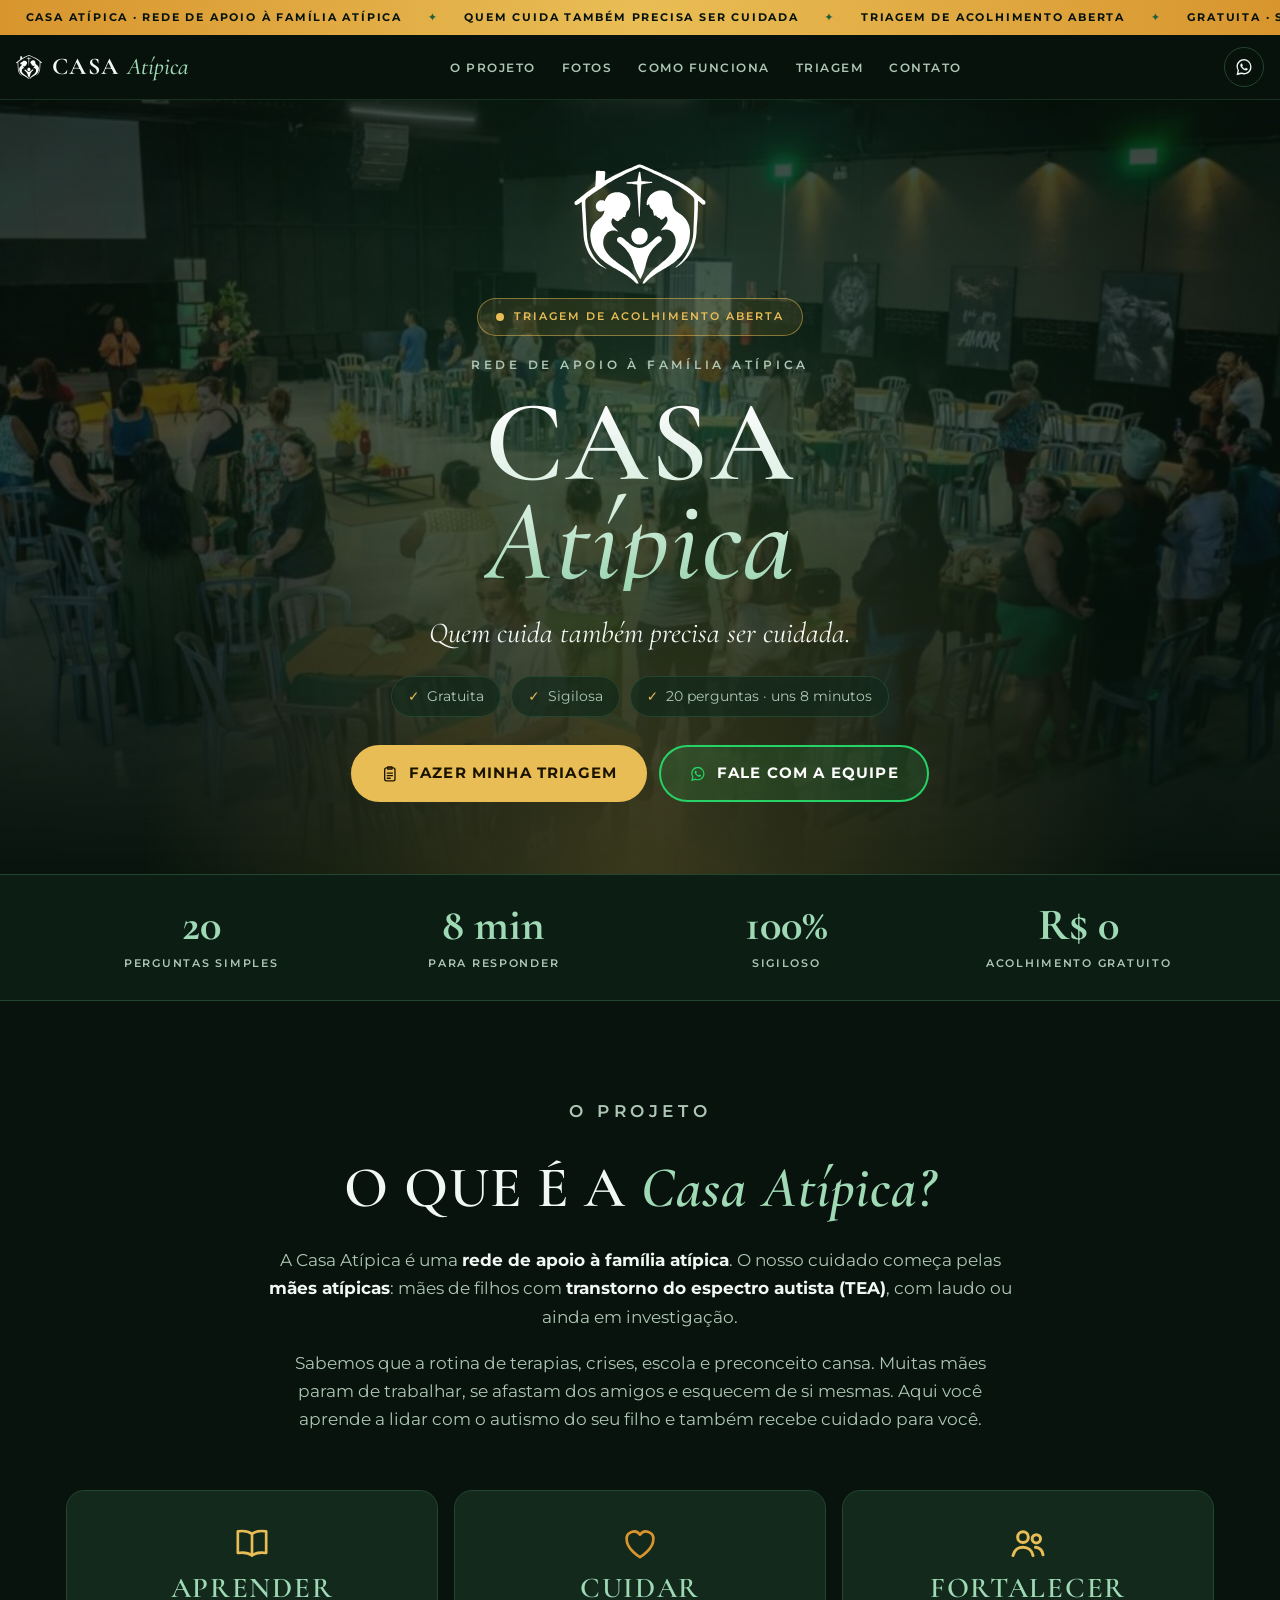
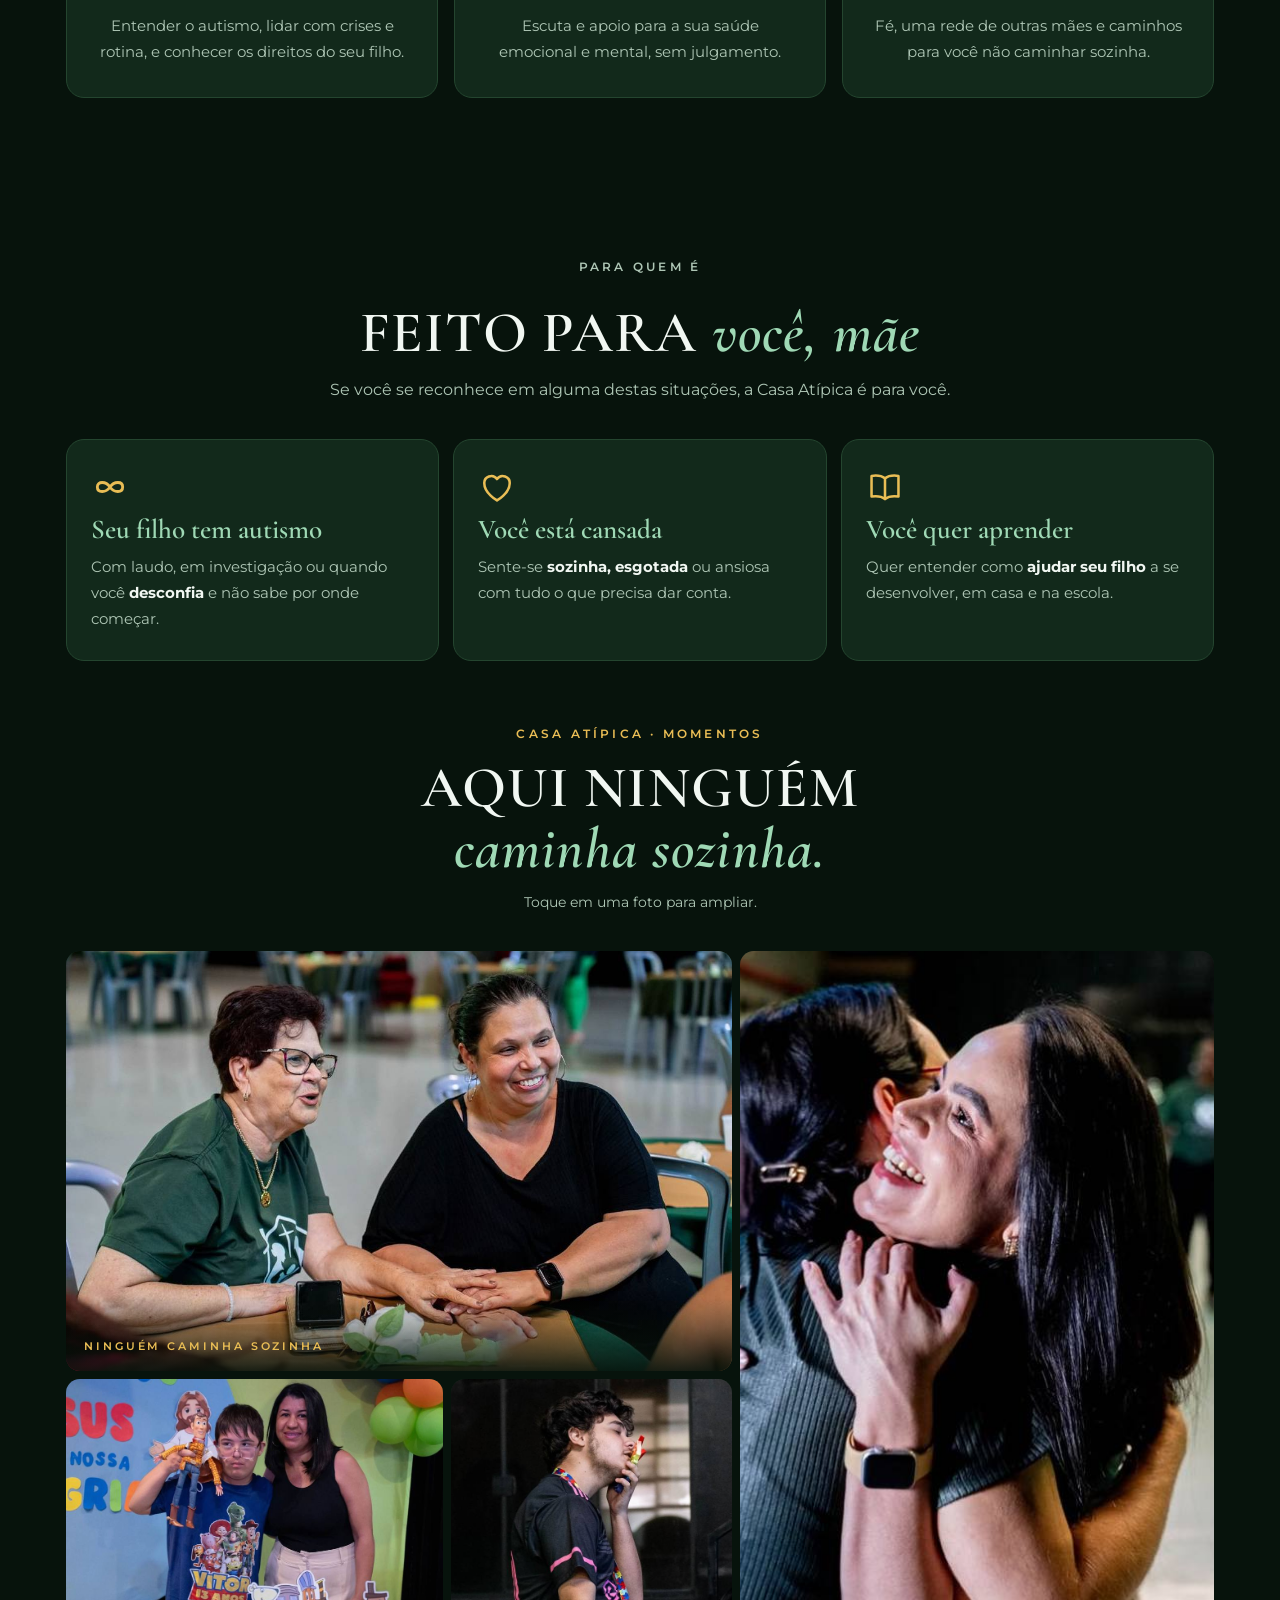
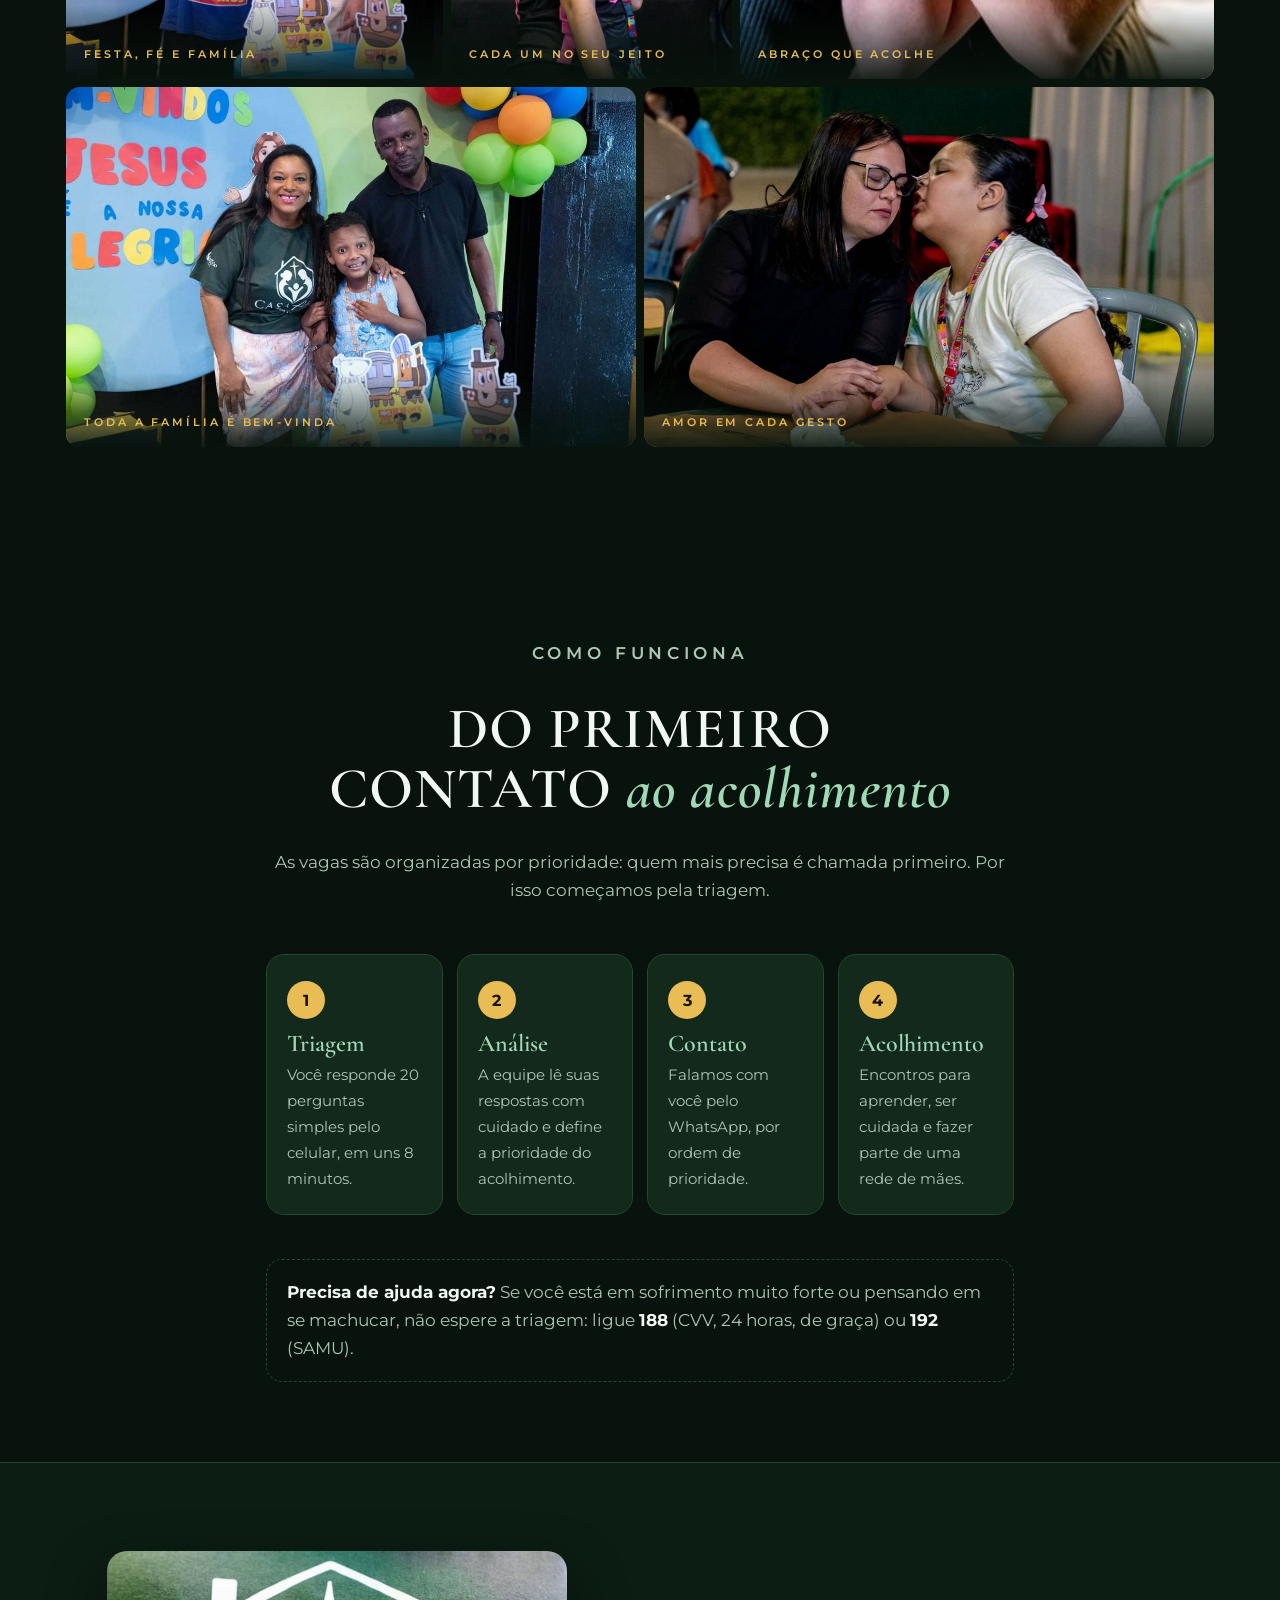
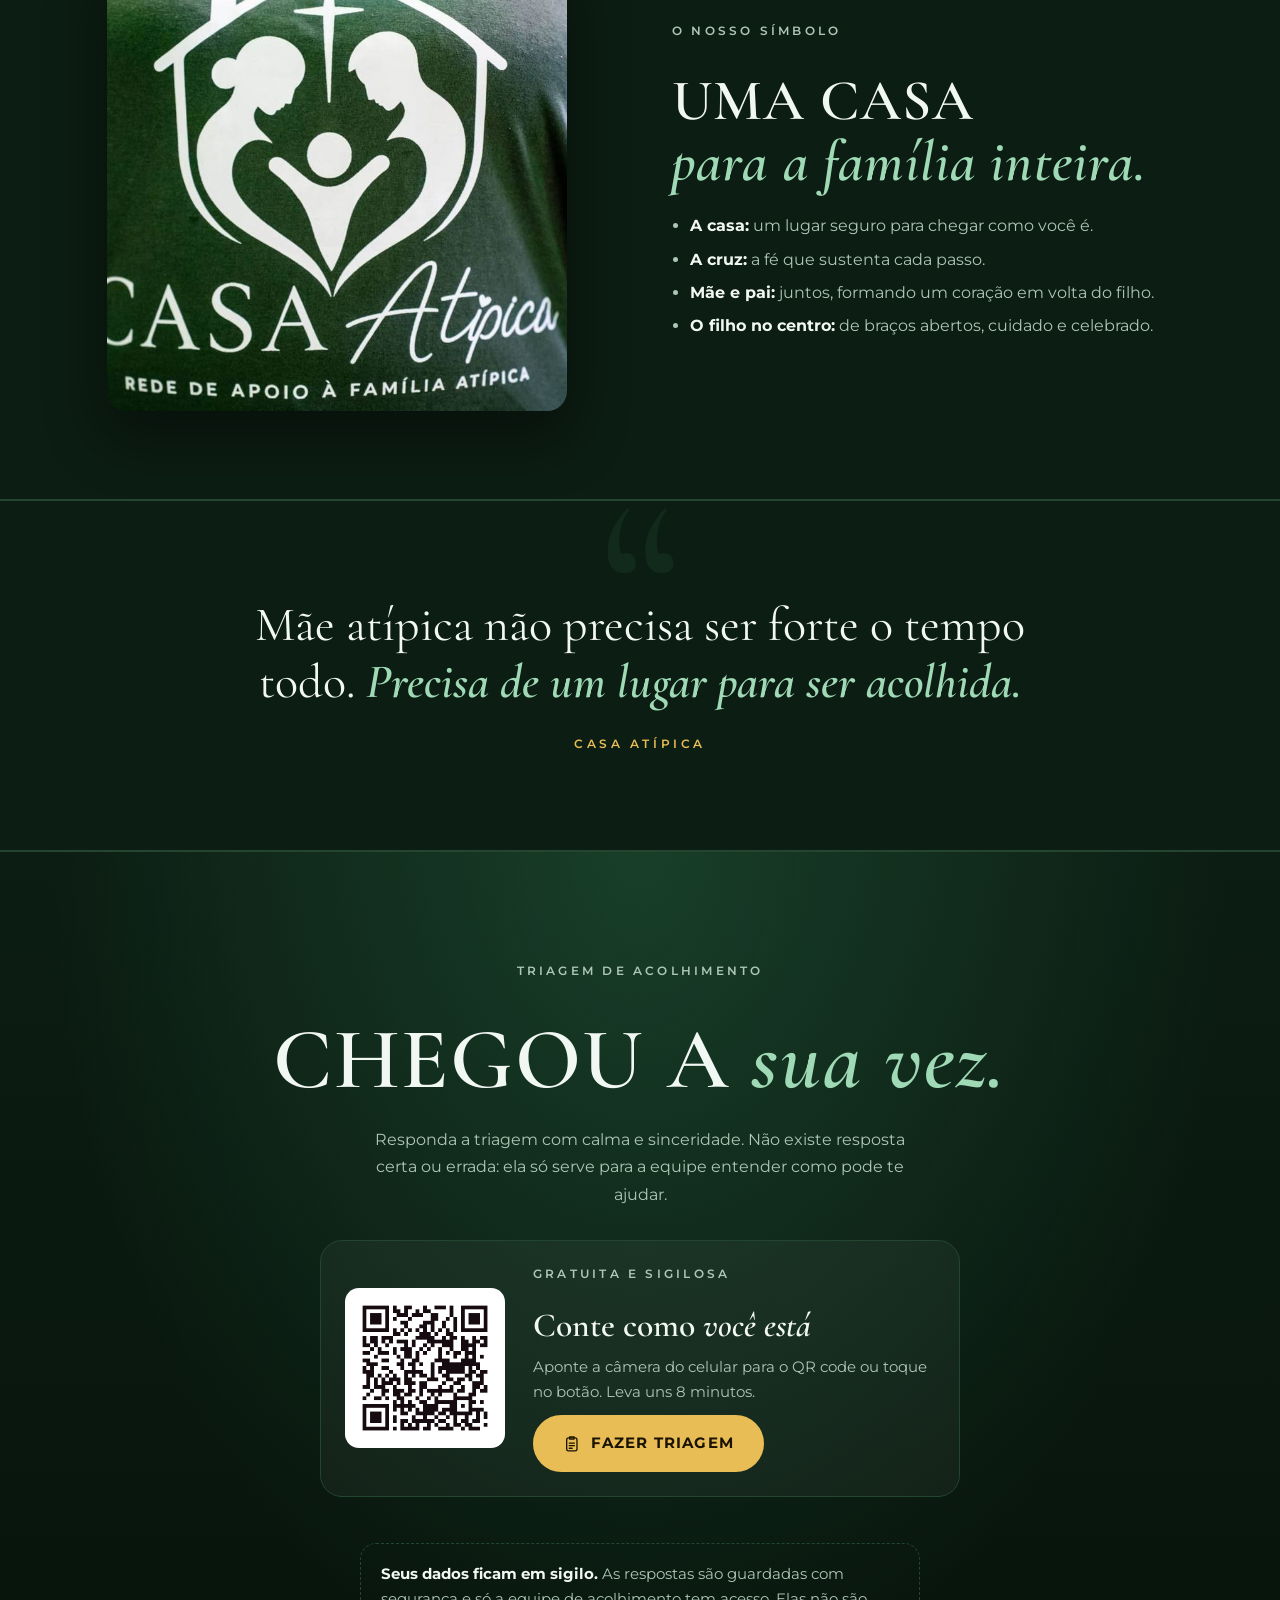
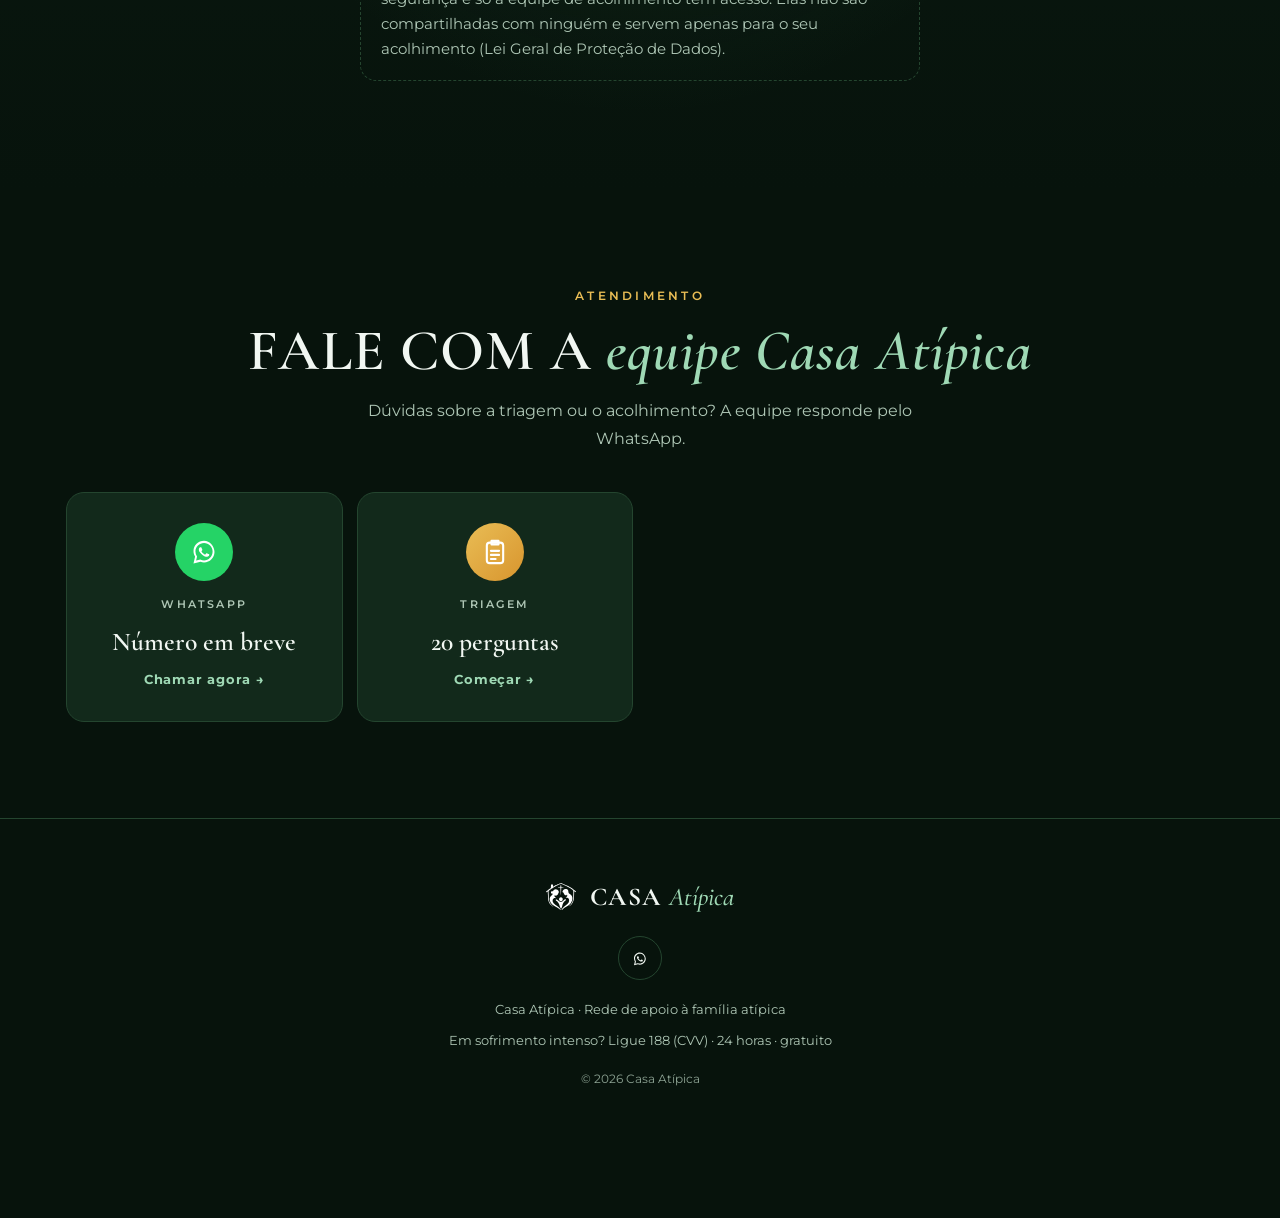
==== commit ace3799e: "Logo oficial, verde da marca e galeria de fotos com títulos Logo vetorizada da camiseta (emblema), f" ====
--- a/index.html
+++ b/index.html
@@ -5,8 +5,8 @@
   <meta name="viewport" content="width=device-width, initial-scale=1, viewport-fit=cover">
   <title>Casa Atípica · Acolhimento para mães atípicas</title>
   <meta name="claude:viewport-fit-sides" content="cover">
-  <meta name="description" content="A Casa Atípica acolhe mães de filhos com autismo: aprender sobre o TEA, cuidar da saúde emocional e fortalecer a família. Faça a triagem de acolhimento: gratuita, sigilosa e com 20 perguntas.">
-  <meta name="theme-color" content="#071419">
+  <meta name="description" content="A Casa Atípica é uma rede de apoio à família atípica e acolhe mães de filhos com autismo: aprender sobre o TEA, cuidar da saúde emocional e fortalecer a família. Faça a triagem de acolhimento: gratuita, sigilosa e com 20 perguntas.">
+  <meta name="theme-color" content="#07130c">
   <link rel="icon" href="favicon.ico" sizes="any">
   <link rel="icon" type="image/svg+xml" href="icons/favicon.svg">
   <link rel="icon" type="image/png" sizes="32x32" href="icons/favicon-32.png">
@@ -28,22 +28,21 @@
   <link rel="stylesheet" href="https://fonts.googleapis.com/css2?family=Cormorant+Garamond:ital,wght@0,500;0,600;0,700;1,500&family=Montserrat:wght@400;500;600;700&display=swap">
   <style>
 /* Casa Atípica · página única, visual escuro e cinematográfico (modelo Impacto Rosa),
-   em azul-petróleo profundo com turquesa (o infinito da neurodiversidade) e amarelo
-   girassol (o cordão de girassol das deficiências ocultas). Os nomes dos tokens
-   (--rose, --amber…) ficaram do modelo para não reescrever o CSS inteiro. */
+   no verde da camiseta e da logo oficial, com branco e dourado de acento. Os nomes dos
+   tokens (--rose, --amber…) ficaram do modelo para não reescrever o CSS inteiro. */
 :root {
   color-scheme: dark;
-  --bg: #071419;          /* azul-petróleo quase preto */
-  --bg-2: #0b1d24;        /* faixas alternadas */
-  --surface: #10272f;     /* cartões */
-  --line: #1f4550;
-  --rose: #7fd8e2;        /* turquesa principal (texto e destaques) */
-  --rose-strong: #1f9fb2; /* botões */
-  --rose-dark: #167b8a;
-  --amber: #f6b93b;       /* girassol */
-  --flame: #f28c28;       /* laranja do girassol */
-  --text: #eef7f8;
-  --muted: #a9c3c8;
+  --bg: #07130c;          /* verde quase preto */
+  --bg-2: #0c1d13;        /* faixas alternadas */
+  --surface: #12291b;     /* cartões */
+  --line: #24452f;
+  --rose: #9fd9b5;        /* verde-claro da marca (texto e destaques) */
+  --rose-strong: #2f7d50; /* botões: verde da camiseta */
+  --rose-dark: #215f3b;
+  --amber: #e9bd55;       /* dourado de acento */
+  --flame: #d8952e;       /* dourado escuro */
+  --text: #f1f7f2;
+  --muted: #aec6b5;
   --wa: #25d366;
   --display: "Cormorant Garamond", Georgia, "Times New Roman", serif;
   --body: "Montserrat", system-ui, -apple-system, "Segoe UI", Roboto, sans-serif;
@@ -89,8 +88,8 @@
   transition: transform .2s, background-color .2s, box-shadow .2s, border-color .2s;
 }
 .btn:hover { transform: translateY(-2px); }
-.btn-main { background: linear-gradient(135deg, var(--rose-strong), var(--rose-dark)); color: #fff; box-shadow: 0 10px 30px rgba(31, 159, 178, .35); }
-.btn-main:hover { box-shadow: 0 14px 36px rgba(31, 159, 178, .5); }
+.btn-main { background: linear-gradient(135deg, var(--rose-strong), var(--rose-dark)); color: #fff; box-shadow: 0 10px 30px rgba(47, 125, 80, .35); }
+.btn-main:hover { box-shadow: 0 14px 36px rgba(47, 125, 80, .5); }
 .btn-wa { background: rgba(37, 211, 102, .12); border-color: var(--wa); color: #fff; }
 .btn-wa svg { color: var(--wa); }
 .btn-wa:hover { background: rgba(37, 211, 102, .22); }
@@ -116,8 +115,8 @@
   position: sticky; top: env(safe-area-inset-top, 0px); z-index: 50;
   display: flex; align-items: center; justify-content: space-between; gap: 16px;
   padding: 12px var(--gutter-r) 12px var(--gutter-l);
-  background: rgba(7, 20, 25, .82); backdrop-filter: blur(12px); -webkit-backdrop-filter: blur(12px);
-  border-bottom: 1px solid rgba(31, 69, 80, .6);
+  background: rgba(7, 19, 12, .82); backdrop-filter: blur(12px); -webkit-backdrop-filter: blur(12px);
+  border-bottom: 1px solid rgba(36, 69, 47, .6);
 }
 .nav-brand { display: inline-flex; align-items: center; gap: 10px; text-decoration: none; color: var(--text); }
 .nav-brand img { width: 26px; height: auto; }
@@ -135,34 +134,31 @@
 .hero { position: relative; overflow: hidden; isolation: isolate; text-align: center; padding-block: 64px 72px; }
 .hero-bg {
   position: absolute; inset: -6%; z-index: -2;
-  background:
-    radial-gradient(circle at 20% 25%, rgba(95, 208, 220, .28), transparent 40%),
-    radial-gradient(circle at 80% 70%, rgba(246, 185, 59, .22), transparent 42%),
-    linear-gradient(160deg, #0b2a33, #071419 70%);
+  background: url("[data-uri]") center 40% / cover no-repeat;
   animation: kenburns 20s ease-out forwards;
 }
 .hero-shade {
   position: absolute; inset: 0; z-index: -1;
   background:
-    radial-gradient(ellipse at 50% 35%, rgba(31, 159, 178, .22), transparent 60%),
-    radial-gradient(ellipse at 50% 100%, rgba(246, 185, 59, .22), transparent 55%),
-    linear-gradient(180deg, rgba(7, 20, 25, .78) 0%, rgba(7, 20, 25, .72) 45%, var(--bg) 100%);
+    radial-gradient(ellipse at 50% 35%, rgba(47, 125, 80, .22), transparent 60%),
+    radial-gradient(ellipse at 50% 100%, rgba(233, 189, 85, .22), transparent 55%),
+    linear-gradient(180deg, rgba(7, 19, 12, .78) 0%, rgba(7, 19, 12, .72) 45%, var(--bg) 100%);
 }
 @keyframes kenburns { from { transform: scale(1.12); } to { transform: scale(1); } }
 .hero-content { max-width: 920px; margin: 0 auto; padding-left: var(--gutter-l); padding-right: var(--gutter-r); display: flex; flex-direction: column; align-items: center; gap: 18px; }
 .hero-badge {
   display: inline-flex; align-items: center; gap: 10px; padding: 8px 18px; border-radius: 999px;
-  border: 1px solid rgba(246, 185, 59, .5); background: rgba(246, 185, 59, .1); color: var(--amber);
+  border: 1px solid rgba(233, 189, 85, .5); background: rgba(233, 189, 85, .1); color: var(--amber);
   font-size: .7rem; font-weight: 600; letter-spacing: .18em; text-transform: uppercase;
 }
-.dot { width: 8px; height: 8px; border-radius: 50%; background: var(--amber); box-shadow: 0 0 0 0 rgba(246, 185, 59, .7); animation: pulse 2s infinite; }
-@keyframes pulse { 70% { box-shadow: 0 0 0 10px rgba(246, 185, 59, 0); } 100% { box-shadow: 0 0 0 0 rgba(246, 185, 59, 0); } }
+.dot { width: 8px; height: 8px; border-radius: 50%; background: var(--amber); box-shadow: 0 0 0 0 rgba(233, 189, 85, .7); animation: pulse 2s infinite; }
+@keyframes pulse { 70% { box-shadow: 0 0 0 10px rgba(233, 189, 85, 0); } 100% { box-shadow: 0 0 0 0 rgba(233, 189, 85, 0); } }
 .hero-kicker { font-size: .78rem; font-weight: 600; letter-spacing: .3em; text-transform: uppercase; color: var(--muted); }
 .hero-title {
   font-size: clamp(4.2rem, 17vw, 10rem); font-weight: 600; letter-spacing: .02em; text-transform: uppercase; line-height: .86;
-  background: linear-gradient(180deg, #fff 10%, #c9eef2 60%, var(--rose) 100%);
+  background: linear-gradient(180deg, #fff 10%, #d9f2e2 60%, var(--rose) 100%);
   -webkit-background-clip: text; background-clip: text; color: transparent;
-  text-shadow: 0 0 60px rgba(31, 159, 178, .25);
+  text-shadow: 0 0 60px rgba(47, 125, 80, .25);
 }
 .hero-title span { display: block; font-style: italic; text-transform: none; font-weight: 500; }
 .hero-tagline { font-family: var(--display); font-style: italic; font-size: clamp(1.25rem, 3.4vw, 1.8rem); color: var(--text); max-width: 640px; }
@@ -180,8 +176,8 @@
 .cd-box {
   display: flex; flex-direction: column; align-items: center; min-width: clamp(64px, 18vw, 92px);
   padding: 12px 6px 10px; border-radius: 14px;
-  background: rgba(16, 39, 47, .78); border: 1px solid rgba(246, 185, 59, .35);
-  box-shadow: inset 0 -12px 24px -16px rgba(246, 185, 59, .55);
+  background: rgba(18, 41, 27, .78); border: 1px solid rgba(233, 189, 85, .35);
+  box-shadow: inset 0 -12px 24px -16px rgba(233, 189, 85, .55);
 }
 .cd-num {
   font-family: var(--display); font-size: clamp(2.2rem, 8vw, 3.2rem); font-weight: 700; line-height: 1; font-variant-numeric: tabular-nums;
@@ -243,19 +239,19 @@
 .lead-open svg { color: var(--amber); }
 .lead {
   position: fixed; inset: 0; z-index: 2500; display: flex; align-items: center; justify-content: center;
-  background: rgba(4, 10, 13, .82); backdrop-filter: blur(6px); -webkit-backdrop-filter: blur(6px);
+  background: rgba(3, 9, 5, .82); backdrop-filter: blur(6px); -webkit-backdrop-filter: blur(6px);
   padding: max(16px, env(safe-area-inset-top, 0px)) max(16px, env(safe-area-inset-right, 0px)) max(16px, env(safe-area-inset-bottom, 0px)) max(16px, env(safe-area-inset-left, 0px));
   overflow-y: auto; animation: lead-in .35s ease;
 }
 @keyframes lead-in { from { opacity: 0; } }
 .lead-card {
   position: relative; width: 100%; max-width: 460px; max-height: 100%; overflow-y: auto; margin: auto;
-  background: linear-gradient(180deg, #10272f, var(--bg)); border: 1px solid var(--line); border-radius: 22px;
+  background: linear-gradient(180deg, #12291b, var(--bg)); border: 1px solid var(--line); border-radius: 22px;
   padding: 30px clamp(20px, 5vw, 32px) 26px; box-shadow: 0 30px 80px rgba(0, 0, 0, .6);
 }
 .lead-close {
   position: absolute; top: 10px; right: 10px; width: 44px; height: 44px; border-radius: 50%;
-  border: 1px solid var(--line); background: rgba(7, 20, 25, .7); color: var(--text); font-size: 1.6rem; line-height: 1; cursor: pointer;
+  border: 1px solid var(--line); background: rgba(7, 19, 12, .7); color: var(--text); font-size: 1.6rem; line-height: 1; cursor: pointer;
 }
 .lead-close:hover { color: var(--rose); border-color: var(--rose); }
 .lead-form, .lead-ok { display: flex; flex-direction: column; gap: 8px; }
@@ -269,10 +265,10 @@
 .lead-form label { font-size: .72rem; font-weight: 600; letter-spacing: .14em; text-transform: uppercase; color: var(--muted); margin-top: 6px; }
 .lead-form input[type="text"], .lead-form input[type="tel"], .lead-form input[type="email"] {
   width: 100%; min-height: 48px; padding: 12px 14px; border-radius: 12px; border: 1px solid var(--line);
-  background: rgba(7, 20, 25, .8); color: var(--text); font: inherit; font-size: 16px;
-}
-.lead-form input::placeholder { color: #6f8f96; }
-.lead-form input:focus { outline: none; border-color: var(--rose); box-shadow: 0 0 0 3px rgba(127, 216, 226, .25); }
+  background: rgba(7, 19, 12, .8); color: var(--text); font: inherit; font-size: 16px;
+}
+.lead-form input::placeholder { color: #6f8f7a; }
+.lead-form input:focus { outline: none; border-color: var(--rose); box-shadow: 0 0 0 3px rgba(159, 217, 181, .25); }
 .lead-form input[aria-invalid="true"] { border-color: #ff6b81; }
 .lead-at { position: relative; }
 .lead-at span { position: absolute; left: 14px; top: 50%; transform: translateY(-50%); color: var(--muted); }
@@ -342,14 +338,14 @@
 .tile:hover img, .tile:focus-visible img { transform: scale(1.05); }
 .tile-cap {
   position: absolute; left: 0; right: 0; bottom: 0; padding: 40px 18px 14px; text-align: left;
-  background: linear-gradient(to top, rgba(7, 20, 25, .9), transparent);
+  background: linear-gradient(to top, rgba(7, 19, 12, .9), transparent);
   font-size: .7rem; font-weight: 600; letter-spacing: .26em; text-transform: uppercase; color: var(--amber);
 }
 
 /* Visualizador de fotos */
 .lightbox {
   position: fixed; inset: 0; z-index: 3000; display: flex; align-items: center; justify-content: center;
-  background: rgba(4, 10, 13, .94);
+  background: rgba(3, 9, 5, .94);
   padding: max(16px, env(safe-area-inset-top, 0px)) max(16px, env(safe-area-inset-right, 0px)) max(16px, env(safe-area-inset-bottom, 0px)) max(16px, env(safe-area-inset-left, 0px));
 }
 .lb-figure { margin: 0; max-width: min(1100px, 100%); display: flex; flex-direction: column; align-items: center; gap: 12px; }
@@ -358,7 +354,7 @@
 .lb-figure figcaption { font-size: .75rem; font-weight: 600; letter-spacing: .24em; text-transform: uppercase; color: var(--amber); }
 .lb-close, .lb-nav {
   position: absolute; display: grid; place-items: center; width: 48px; height: 48px; border-radius: 50%;
-  background: rgba(16, 39, 47, .9); border: 1px solid var(--line); color: #fff; font-size: 1.8rem; line-height: 1; cursor: pointer;
+  background: rgba(18, 41, 27, .9); border: 1px solid var(--line); color: #fff; font-size: 1.8rem; line-height: 1; cursor: pointer;
 }
 .lb-close { top: max(16px, env(safe-area-inset-top, 0px)); right: max(16px, env(safe-area-inset-right, 0px)); }
 .lb-prev { left: max(10px, env(safe-area-inset-left, 0px)); }
@@ -367,7 +363,7 @@
 
 /* Frase */
 .quote { position: relative; background: var(--bg-2); border-block: 1px solid var(--line); text-align: center; padding: 96px var(--gutter-r) 96px var(--gutter-l); overflow: hidden; }
-.quote-mark { position: absolute; top: -40px; left: 50%; transform: translateX(-50%); font-family: var(--display); font-size: 16rem; line-height: 1; color: rgba(31, 159, 178, .14); pointer-events: none; }
+.quote-mark { position: absolute; top: -40px; left: 50%; transform: translateX(-50%); font-family: var(--display); font-size: 16rem; line-height: 1; color: rgba(47, 125, 80, .14); pointer-events: none; }
 .quote blockquote { position: relative; margin: 0 auto; max-width: 880px; }
 .quote p { font-family: var(--display); font-size: clamp(1.8rem, 4.6vw, 3rem); line-height: 1.2; text-wrap: balance; }
 .quote strong { color: var(--rose); font-weight: 600; font-style: italic; }
@@ -435,7 +431,7 @@
 .cta-block {
   position: relative; text-align: center; padding-block: 110px; overflow: hidden;
   background:
-    radial-gradient(ellipse at 50% 0%, rgba(31, 159, 178, .35), transparent 65%),
+    radial-gradient(ellipse at 50% 0%, rgba(47, 125, 80, .35), transparent 65%),
     linear-gradient(180deg, var(--bg-2), var(--bg));
   border-top: 1px solid var(--line);
 }
@@ -491,7 +487,7 @@
 }
 .float.is-hidden { opacity: 0; visibility: hidden; transform: translateY(16px); }
 .float-label {
-  display: none; padding: 8px 14px; border-radius: 999px; background: rgba(7, 20, 25, .92); border: 1px solid var(--line);
+  display: none; padding: 8px 14px; border-radius: 999px; background: rgba(7, 19, 12, .92); border: 1px solid var(--line);
   font-size: .72rem; font-weight: 600; letter-spacing: .08em; color: var(--text); white-space: nowrap;
 }
 @media (min-width: 960px) { .float-label { display: block; } }
@@ -527,9 +523,9 @@
 }
 
 /* Ficha de inscrição: botão e cartão com QR */
-.btn-ficha { border-color: var(--amber); color: #fff; background: rgba(246, 185, 59, .1); }
+.btn-ficha { border-color: var(--amber); color: #fff; background: rgba(233, 189, 85, .1); }
 .btn-ficha svg { color: var(--amber); }
-.btn-ficha:hover { background: rgba(246, 185, 59, .2); }
+.btn-ficha:hover { background: rgba(233, 189, 85, .2); }
 .ficha-card {
   display: flex; align-items: center; gap: 28px; margin-top: 12px; padding: 24px; width: 100%; max-width: 640px;
   border: 1px solid var(--line); border-radius: 22px; background: rgba(255, 255, 255, .04); text-align: left;
@@ -549,10 +545,10 @@
 .hero-status { display: flex; flex-wrap: wrap; justify-content: center; gap: 10px; }
 .hero-status span {
   display: inline-flex; align-items: center; gap: 8px; padding: 8px 16px; border-radius: 999px;
-  border: 1px solid var(--line); background: rgba(16, 39, 47, .7); font-size: .85rem; color: var(--muted);
+  border: 1px solid var(--line); background: rgba(18, 41, 27, .7); font-size: .85rem; color: var(--muted);
 }
 .hero-status strong { color: var(--amber); }
-.btn-triagem { background: var(--amber); color: #1a1200; border-color: var(--amber); }
+.btn-triagem { background: var(--amber); color: #1a1300; border-color: var(--amber); }
 .btn-triagem:hover { background: #ffd27a; transform: translateY(-2px); }
 .passos { list-style: none; margin: 32px 0 0; padding: 0; display: grid; gap: 14px; grid-template-columns: 1fr; counter-reset: passo; }
 @media (min-width: 760px) { .passos { grid-template-columns: repeat(4, 1fr); } }
@@ -562,13 +558,17 @@
 }
 .passos li::before {
   content: counter(passo); display: grid; place-items: center; width: 38px; height: 38px; border-radius: 50%;
-  background: var(--amber); color: #1a1200; font-weight: 700; margin-bottom: 12px;
+  background: var(--amber); color: #1a1300; font-weight: 700; margin-bottom: 12px;
 }
 .passos h3 { font-size: 1.5rem; color: var(--rose); margin-bottom: 6px; }
 .passos p { color: var(--muted); font-size: .95rem; }
 .sigilo { margin-top: 26px; padding: 18px 20px; border-radius: 16px; border: 1px dashed var(--line); color: var(--muted); font-size: .92rem; text-align: left; }
 .sigilo strong { color: var(--text); }
 .a-confirmar { color: var(--amber); font-style: italic; }
+
+.hero-emblema { width: clamp(92px, 22vw, 132px); height: auto; margin: 0 auto -4px; }
+.simbolo-lista { margin: 4px 0 0; padding-left: 1.1em; color: var(--muted); display: grid; gap: 6px; }
+.simbolo-lista strong { color: var(--text); }
 </style>
   <script type="application/ld+json">
   {
@@ -586,13 +586,13 @@
   <!-- FAIXA ANIMADA (as duas metades precisam ser iguais) -->
   <div class="ticker" aria-hidden="true">
     <div class="ticker-track">
-      <span>Casa Atípica · Acolhimento para mães atípicas</span><i>✦</i>
+      <span>Casa Atípica · Rede de apoio à família atípica</span><i>✦</i>
       <span>Quem cuida também precisa ser cuidada</span><i>✦</i>
       <span>Triagem de acolhimento aberta</span><i>✦</i>
       <span>Gratuita · Sigilosa · 20 perguntas</span><i>✦</i>
       <span>Aprender · Cuidar · Fortalecer</span><i>✦</i>
       <span>Fale com a equipe pelo WhatsApp</span><i>✦</i>
-      <span>Casa Atípica · Acolhimento para mães atípicas</span><i>✦</i>
+      <span>Casa Atípica · Rede de apoio à família atípica</span><i>✦</i>
       <span>Quem cuida também precisa ser cuidada</span><i>✦</i>
       <span>Triagem de acolhimento aberta</span><i>✦</i>
       <span>Gratuita · Sigilosa · 20 perguntas</span><i>✦</i>
@@ -603,12 +603,13 @@
 
   <header class="nav">
     <a class="nav-brand" href="#inicio" aria-label="Casa Atípica, início">
-      <img src="[data-uri]" width="48" height="30" alt="">
+      <img src="[data-uri]" width="34" height="31" alt="">
       <span>Casa <em>Atípica</em></span>
     </a>
     <nav aria-label="Seções">
       <ul class="nav-links">
         <li><a href="#sobre">O projeto</a></li>
+        <li><a href="#galeria">Fotos</a></li>
         <li><a href="#como">Como funciona</a></li>
         <li><a href="#triagem">Triagem</a></li>
         <li><a href="#contato">Contato</a></li>
@@ -625,8 +626,9 @@
       <div class="hero-bg" aria-hidden="true"></div>
       <div class="hero-shade" aria-hidden="true"></div>
       <div class="hero-content">
+        <img class="hero-emblema" src="[data-uri]